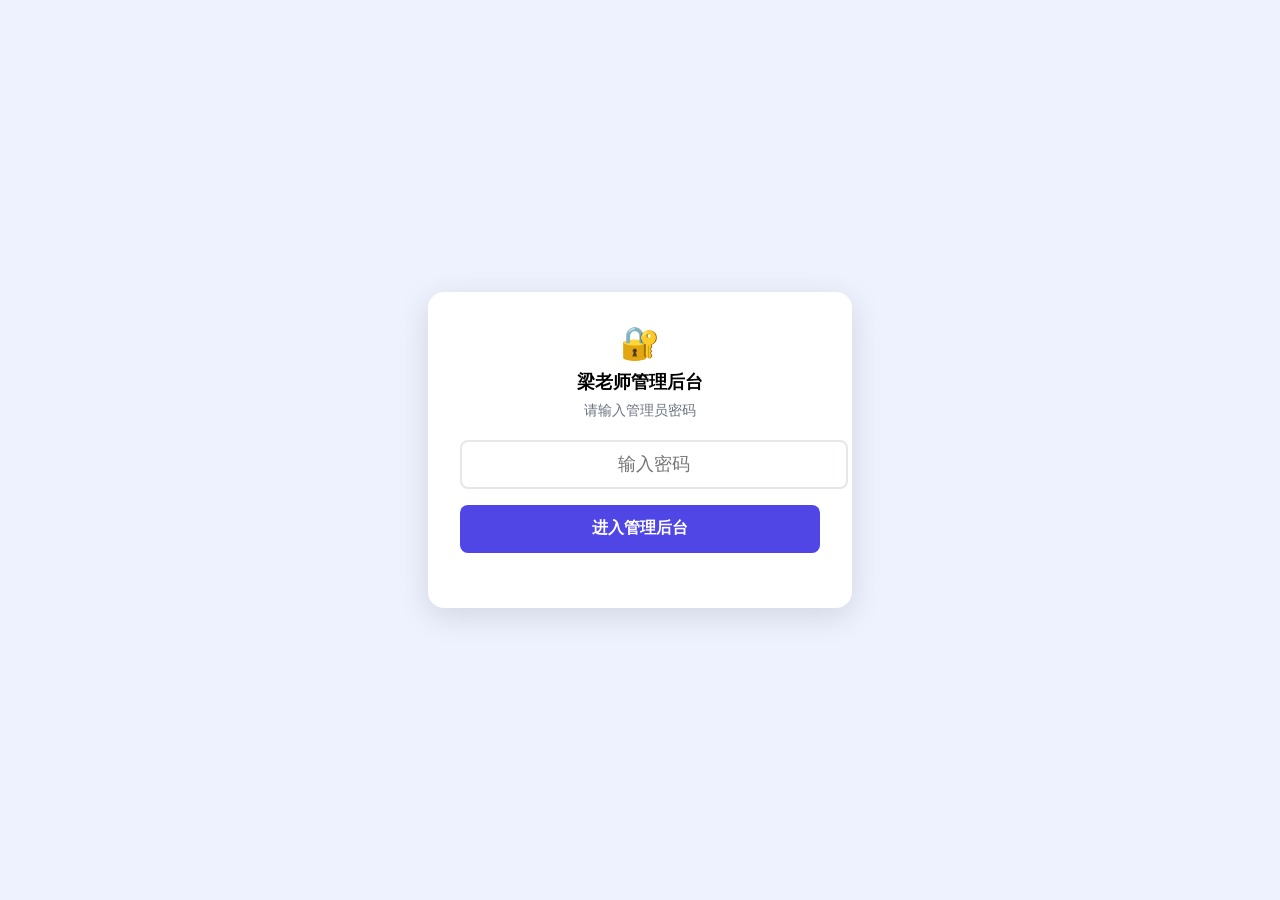
==== admin.html @ be67f805 "Add files via upload" ====
<!DOCTYPE html>
<html lang="zh-CN">
<head>
<meta charset="UTF-8">
<meta name="viewport" content="width=device-width, initial-scale=1.0">
<title>管理后台</title>
<style>
body{margin:0;font-family:'PingFang SC','Microsoft YaHei',sans-serif;background:#f0f4ff}
#A{position:fixed;inset:0;display:flex;align-items:center;justify-content:center;background:#eef2ff}
#B{display:none}
.box{background:white;border-radius:16px;padding:2rem;width:90%;max-width:360px;text-align:center;box-shadow:0 8px 32px rgba(0,0,0,0.12)}
.box h2{margin:0 0 0.5rem;font-size:1.1rem}
.box p{color:#6b7280;font-size:0.85rem;margin:0 0 1.25rem}
.box input{width:100%;padding:0.75rem;border:2px solid #e5e7eb;border-radius:8px;font-size:1.1rem;text-align:center;outline:none;margin-bottom:1rem;display:block}
.box input:focus{border-color:#4f46e5}
.box button{width:100%;padding:0.85rem;background:#4f46e5;color:white;border:none;border-radius:8px;font-size:1rem;font-weight:700;cursor:pointer}
.err{color:#dc2626;font-size:0.82rem;margin-top:0.5rem;min-height:1.2em}
.wrap{max-width:700px;margin:0 auto;padding:1.5rem}
.card{background:white;border-radius:12px;padding:1.25rem;margin-bottom:1rem;box-shadow:0 2px 8px rgba(0,0,0,0.06)}
.card h3{font-size:0.9rem;font-weight:700;margin:0 0 1rem;padding-bottom:0.6rem;border-bottom:1px solid #f3f4f6}
label{display:block;font-size:0.78rem;font-weight:600;color:#6b7280;margin-bottom:0.3rem}
.fi{width:100%;padding:0.65rem 0.85rem;border:1.5px solid #e5e7eb;border-radius:8px;font-size:0.88rem;outline:none;margin-bottom:0.75rem;display:block}
.fi:focus{border-color:#4f46e5}
.row{display:grid;grid-template-columns:1fr 1fr;gap:0.75rem}
.btn{padding:0.65rem 1.25rem;background:#4f46e5;color:white;border:none;border-radius:8px;font-size:0.88rem;font-weight:600;cursor:pointer}
.btn:hover{background:#4338ca}
.btn-del{background:none;border:1px solid #fecaca;color:#dc2626;padding:0.25rem 0.6rem;font-size:0.75rem;cursor:pointer;border-radius:6px}
.msg{font-size:0.82rem;margin-left:0.75rem;color:#16a34a}
.msg.e{color:#dc2626}
table{width:100%;border-collapse:collapse;font-size:0.82rem}
th{background:#f9fafb;padding:0.55rem 0.7rem;text-align:left;font-size:0.75rem;font-weight:600;color:#6b7280;border-bottom:1px solid #f3f4f6}
td{padding:0.6rem 0.7rem;border-bottom:1px solid #f3f4f6;vertical-align:middle}
.tag{background:#ede9fe;color:#6d28d9;border-radius:20px;padding:0.12rem 0.5rem;font-size:0.7rem;font-weight:600}
.ok{background:#f0fdf4;border:1px solid #bbf7d0;color:#16a34a;padding:0.6rem 0.85rem;border-radius:8px;font-size:0.82rem;margin-bottom:0.85rem}
.warn{background:#fffbeb;border:1px solid #fde68a;color:#d97706;padding:0.6rem 0.85rem;border-radius:8px;font-size:0.82rem;margin-bottom:0.85rem}
</style>
</head>
<body>

<div id="A">
  <div class="box">
    <div style="font-size:2rem;margin-bottom:0.5rem">🔐</div>
    <h2>梁老师管理后台</h2>
    <p>请输入管理员密码</p>
    <input type="password" id="P" placeholder="输入密码">
    <button id="LB">进入管理后台</button>
    <div class="err" id="LE"></div>
  </div>
</div>

<div id="B">
<div class="wrap">
<h1 style="font-size:1.1rem;font-weight:700;margin-bottom:1.25rem">🎓 梁老师管理后台</h1>

<div class="card">
  <h3>🔑 GitHub Token设置</h3>
  <div id="TS"></div>
  <label>Personal Access Token（每台管理电脑设置一次）</label>
  <div style="display:flex;gap:0.75rem">
    <input type="password" id="TI" class="fi" placeholder="粘贴 ghp_... token" style="margin-bottom:0">
    <button class="btn" onclick="saveToken()">保存</button>
  </div>
</div>

<div class="card">
  <h3>➕ 创建学生账号</h3>
  <div class="row">
    <div><label>学生姓名</label><input type="text" id="SN" class="fi" placeholder="张三"></div>
    <div><label>所在班级</label><input type="text" id="SC" class="fi" placeholder="小托福A班"></div>
  </div>
  <div class="row">
    <div><label>登录账号</label><input type="text" id="SA" class="fi" placeholder="zhangsan"></div>
    <div><label>初始密码</label><input type="text" id="SP" class="fi" placeholder="123456"></div>
  </div>
  <button class="btn" onclick="createStudent()">✓ 创建账号</button>
  <span id="CM" class="msg"></span>
</div>

<div class="card">
  <h3>👥 学生账号列表</h3>
  <div id="SL">加载中…</div>
</div>

<div class="card">
  <h3>📊 学习数据</h3>
  <div id="DL">加载中…</div>
</div>

<div class="card" style="border:2px solid #4f46e5">
  <h3>📤 导出学生网页</h3>
  <p style="font-size:0.82rem;color:#6b7280;margin-bottom:1rem;line-height:1.6">
    每次新增/删除账号后，点下方按钮生成最新 <strong>index.html</strong>，上传到 GitHub 替换旧文件即可。
  </p>
  <button class="btn" onclick="exportIndex()" id="export-btn">⬇️ 生成并下载 index.html</button>
  <div id="export-msg" style="font-size:0.82rem;margin-top:0.75rem;min-height:1.2em"></div>
</div>
</div>
</div>

<script>
var PWD='liang888';
var GH_RAW='https://raw.githubusercontent.com/caesarlyq-claud/love-words/main/students.json';
var GH_API='https://api.github.com/repos/caesarlyq-claud/love-words/contents/students.json';
var TK='wiz_gh_token';
var cache=null;

// LOGIN
document.getElementById('LB').addEventListener('click',function(){
  var p=document.getElementById('P').value.trim();
  if(p===PWD){
    document.getElementById('A').style.display='none';
    document.getElementById('B').style.display='block';
    initMain();
  } else {
    document.getElementById('LE').textContent='密码错误，请重试';
    document.getElementById('P').value='';
  }
});
document.getElementById('P').addEventListener('keydown',function(e){
  if(e.key==='Enter') document.getElementById('LB').click();
});

function initMain(){
  checkToken();
  loadStudents();
}

// TOKEN
function getToken(){return localStorage.getItem(TK)||'';}
function saveToken(){
  var t=document.getElementById('TI').value.trim();
  if(!t){alert('请输入Token');return;}
  localStorage.setItem(TK,t);
  document.getElementById('TI').value='';
  checkToken();
  alert('✅ Token已保存！');
}
function checkToken(){
  var el=document.getElementById('TS');
  if(getToken()){
    el.className='ok'; el.textContent='✅ Token已设置，可以正常创建和删除账号';
  } else {
    el.className='warn'; el.textContent='⚠️ 未设置Token，请先设置才能创建账号';
  }
}

// LOAD
function loadStudents(){
  fetch(GH_RAW+'?t='+Date.now())
    .then(function(r){return r.ok?r.json():{}})
    .then(function(d){cache=d;renderSL(d);renderDL(d);})
    .catch(function(e){cache={};document.getElementById('SL').textContent='加载失败:'+e.message;});
}

// SAVE
function ghSave(data){
  var tk=getToken();
  if(!tk){alert('请先设置Token');return Promise.reject('no token');}
  return fetch(GH_API,{headers:{'Authorization':'token '+tk,'Accept':'application/vnd.github.v3+json'}})
    .then(function(r){return r.status===404?{sha:null}:r.json();})
    .then(function(info){
      var content=btoa(unescape(encodeURIComponent(JSON.stringify(data,null,2))));
      var body={message:'update students',content:content};
      if(info.sha)body.sha=info.sha;
      return fetch(GH_API,{method:'PUT',headers:{'Authorization':'token '+tk,'Accept':'application/vnd.github.v3+json','Content-Type':'application/json'},body:JSON.stringify(body)});
    })
    .then(function(r){
      if(!r.ok)return r.text().then(function(t){throw new Error(t);});
      cache=data; return r.json();
    });
}

// CREATE
function createStudent(){
  var name=document.getElementById('SN').value.trim();
  var cls=document.getElementById('SC').value.trim();
  var acc=document.getElementById('SA').value.trim();
  var pwd=document.getElementById('SP').value.trim();
  var msg=document.getElementById('CM');
  if(!name||!cls||!acc||!pwd){msg.className='msg e';msg.textContent='请填写所有字段';return;}
  if(!getToken()){msg.className='msg e';msg.textContent='请先设置Token';return;}
  if(cache&&cache[acc]){msg.className='msg e';msg.textContent='账号已存在';return;}
  msg.className='msg';msg.textContent='创建中…';
  var data=Object.assign({},cache||{});
  data[acc]={name:name,cls:cls,account:acc,pwd:pwd,pwd_changed_at:null,progress:{},wrong_bank:{},trophies:0,created_at:new Date().toISOString(),last_seen:null};
  ghSave(data).then(function(){
    msg.className='msg';msg.textContent='✓ 账号"'+acc+'"创建成功！';
    document.getElementById('SN').value='';
    document.getElementById('SC').value='';
    document.getElementById('SA').value='';
    document.getElementById('SP').value='';
    renderSL(data);renderDL(data);
  }).catch(function(e){msg.className='msg e';msg.textContent='失败:'+e.message;});
}

// DELETE
function delStudent(acc){
  if(!confirm('确定删除"'+acc+'"？'))return;
  if(!getToken()){alert('请先设置Token');return;}
  var data=Object.assign({},cache||{});
  delete data[acc];
  ghSave(data).then(function(){renderSL(data);renderDL(data);alert('已删除');})
    .catch(function(e){alert('删除失败:'+e.message);});
}

// RENDER
function renderSL(data){
  var en=Object.entries(data||{});
  if(!en.length){document.getElementById('SL').innerHTML='<p style="color:#9ca3af;text-align:center;padding:1rem">暂无学生账号</p>';return;}
  var rows=en.map(function(e){
    var s=e[1];
    var pt=s.pwd_changed_at?'<span style="font-size:.68rem;color:#d97706">已修改</span>':'<span style="font-size:.68rem;color:#9ca3af">初始</span>';
    return '<tr><td><strong>'+s.name+'</strong><br><span style="font-size:.7rem;color:#9ca3af;font-family:monospace">'+e[0]+'</span></td>'
      +'<td><span class="tag">'+s.cls+'</span></td>'
      +'<td style="font-family:monospace">'+s.pwd+' '+pt+'</td>'
      +'<td>'+(s.trophies||0)+' 🏆</td>'
      +'<td><button class="btn-del" onclick="delStudent(\''+e[0]+'\')">删除</button></td></tr>';
  }).join('');
  document.getElementById('SL').innerHTML='<table><thead><tr><th>姓名/账号</th><th>班级</th><th>密码</th><th>奖杯</th><th>操作</th></tr></thead><tbody>'+rows+'</tbody></table>';
}
function renderDL(data){
  var dl = document.getElementById('DL');
  dl.innerHTML = '<p style="color:#9ca3af;text-align:center;padding:1rem">正在加载学习数据...</p>';
  // Read cloud progress from GitHub directly
  fetch('https://raw.githubusercontent.com/caesarlyq-claud/love-words/main/students-progress.json?t=' + Date.now())
    .then(function(r){ return r.ok ? r.json() : {}; })
    .then(function(cloudData){
      // Merge students list with their cloud progress
      var students = cache || {};
      var merged = {};
      Object.keys(students).forEach(function(acc){
        merged[acc] = Object.assign({}, students[acc], cloudData[acc] || {}, {name: students[acc].name, cls: students[acc].cls});
      });
      // Also show students who have progress but aren't in account list
      Object.keys(cloudData).forEach(function(acc){
        if(!merged[acc]) merged[acc] = cloudData[acc];
      });
      showDL(merged);
    })
    .catch(function(e){ showDL(data || {}); });
}

function showDL(data){
  var en=Object.entries(data||{});
  if(!en.length){document.getElementById('DL').innerHTML='<p style="color:#9ca3af;text-align:center;padding:1rem">暂无数据</p>';return;}
  
  var BOOK_NAMES={
    'toefl_junior':'小托福',
    'nce1_upper':'新一（上）',
    'nce1_lower':'新一（下）',
    'nce1_irregular':'新一·不规则',
    'nce2_irregular':'新二·不规则',
    'nce2_upper':'新二（上）',
    'nce2_lower':'新二（下）'
  };
  
  var rows=en.map(function(e){
    var s=e[1],p=s.progress||{},w=s.wrong_bank||{};
    var ls=s.last_seen?new Date(s.last_seen).toLocaleDateString('zh-CN'):'—';
    var tc=s.trophies||0;
    
    // Build book details
    var bookDetails='';
    Object.entries(p).forEach(function(be){
      var bid=be[0],bprog=be[1];
      var bname=BOOK_NAMES[bid]||bid;
      var units=Object.keys(bprog);
      var done=units.filter(function(u){return bprog[u].done;}).length;
      var total=units.length;
      if(total===0) return;
      bookDetails+='<span style="background:#ede9fe;color:#4f46e5;border-radius:20px;padding:0.1rem 0.5rem;font-size:0.68rem;font-weight:600;margin:2px;display:inline-block">'
        +bname+' '+done+'/'+total+'</span>';
    });
    
    // Wrong words (sorted by error count)
    var wrongWords=Object.entries(w).sort(function(a,b){return b[1]-a[1];});
    var wc=wrongWords.length;
    var wrongHtml='';
    if(wrongWords.length>0){
      wrongHtml='<div style="margin-top:0.35rem;display:flex;flex-wrap:wrap;gap:0.25rem">'
        +wrongWords.slice(0,12).map(function(wd){
          return '<span style="background:#fee2e2;color:#dc2626;border-radius:20px;padding:0.1rem 0.45rem;font-size:0.68rem;font-weight:600">'
            +wd[0]+'<span style="opacity:0.65;font-size:0.62rem"> ×'+wd[1]+'</span></span>';
        }).join('')+(wrongWords.length>12?'<span style="font-size:0.68rem;color:#9ca3af"> +更多</span>':'')
        +'</div>';
    }
    
    return '<tr valign="top">'
      +'<td><strong>'+(s.name||e[0])+'</strong>'
      +'<br><span style="font-size:.7rem;color:#9ca3af">'+(s.cls||'')+'</span>'
      +(bookDetails?'<div style="margin-top:0.3rem;display:flex;flex-wrap:wrap;gap:2px">'+bookDetails+'</div>':'')
      +wrongHtml+'</td>'
      +'<td style="font-size:.85rem">'+ls+'</td>'
      +'<td style="color:'+(wc>15?'#dc2626':wc>5?'#d97706':'#16a34a')+';font-weight:700">'+wc+'</td>'
      +'<td>'+(tc>0?'🏆'.repeat(Math.min(tc,5))+(tc>5?' +':''):'-')+'</td>'
      +'</tr>';
  }).join('');
  
  document.getElementById('DL').innerHTML='<table><thead><tr>'
    +'<th>学生 / 词书 / 错词</th><th>上次使用</th><th>错词数</th><th>奖杯</th>'
    +'</tr></thead><tbody>'+rows+'</tbody></table>';
}

function showDL(data){
  var en=Object.entries(data||{});
  if(!en.length){document.getElementById('DL').innerHTML='<p style="color:#9ca3af;text-align:center;padding:1rem">暂无数据</p>';return;}
  var rows=en.map(function(e){
    var s=e[1];var p=s.progress||{};var w=s.wrong_bank||{};
    var tu=Object.values(p).reduce(function(sum,b){return sum+Object.keys(b).length;},0);
    var du=Object.values(p).reduce(function(sum,b){return sum+Object.values(b).filter(function(v){return v.done;}).length;},0);
    var wc=Object.keys(w).length;
    var ls=s.last_seen?new Date(s.last_seen).toLocaleDateString('zh-CN'):'—';
    return '<tr><td><strong>'+s.name+'</strong><br><span style="font-size:.7rem;color:#9ca3af">'+s.cls+'</span></td>'
      +'<td style="font-weight:600;color:#16a34a">'+du+'</td><td>'+tu+'</td>'
      +'<td style="color:'+(wc>15?'#dc2626':'#4b5563')+'">'+wc+'</td>'
      +'<td>'+(s.trophies||0)+' 🏆</td><td style="font-size:.8rem">'+ls+'</td></tr>';
  }).join('');
  document.getElementById('DL').innerHTML='<table><thead><tr><th>学生</th><th>完成单元</th><th>学习过</th><th>错词数</th><th>奖杯</th><th>上次使用</th></tr></thead><tbody>'+rows+'</tbody></table>';
}

function exportIndex(){
  var btn=document.getElementById('export-btn');
  var msg=document.getElementById('export-msg');
  if(!cache){msg.style.color='#dc2626';msg.textContent='请先加载学生数据';return;}
  btn.textContent='⏳ 生成中…';btn.disabled=true;
  try{
    var b64 = "[base64]/[base64]/[base64]/[base64]/[base64]/[base64]/[base64]/[base64]/[base64]/[base64]/[base64]/[base64]/[base64]/[base64]/[base64]/[base64]/[base64]/[base64]/[base64]/keaIluWPluW+l+KApueahOaWueazleaIluadg+WIqeetiSIsICJjbyI6IFsiaGF2ZS9nZXQvb2J0YWluIGFjY2VzcyB0byDmjqXov5HvvJvov5vlhaXvvJvkvb/[base64]/[base64]/ntK/[base64]/kuaDmg6/kuo4iLCAiY28iOiBbImJlIGFjY3VzdG9tZWQgdG/kuaDmg6/[base64]/orqTvvJvmhJ/[base64]/[base64]/vvInpgILlupTvvIzvvIjkvb/[base64]/m+WFpe+8m+aJv+iupO+8m+S+m+iupCIsICJkZSI6IFsiYWRtaXNzaW9uIG4uIOWHhuiuuOi/[base64]/[base64]/[base64]/[base64]/m+WPlueahCJ9LHsidyI6ICJhZ2lsZSIsICJwIjogIsuIw6ZkypLJmWwiLCAibSI6ICLngbXlt6fnmoTvvJvovbvlv6vnmoTvvJvmnLrmlY/[base64]/[base64]/[base64]/nmoQiXX0seyJ3IjogImFsbGlhbmNlIiwgInAiOiAiyZnLiGxhyarJmW5zIiwgIm0iOiAi77yI5Zu95a6244CB5pS/5YWa562J55qE77yJ57uT55uf77yM5ZCM55uf77yM6IGU55uf77yb5ZCM55uf5p2h57qm77yb6IGU5ae7IiwgImRlIjogWyJhbGx5IG4uIOWQjOebn+Wbve+8jOWQjOebn+iAhe+8m+aUr+aMgeiAhe+8m+iBlOebn3Z0LiZ2aS4g77yI5L2/77yJ6IGU55uf77yb77yI5L2/[base64]/5aSn5Li65ZCD5oOK77yM5L2/[base64]/nmoTvvIzlkKvns4rkuI3muIXnmoQifSx7InciOiAiYW1iaXRpb24iLCAicCI6ICLDpm3LiGLJqsqDbiIsICJtIjogIuaKsei0n++8jOmbhOW/g++8m+mHjuW/[base64]/[base64]/[base64]/[base64]/ng6bmgbzvvIzkvb/mgbzmgJIiLCAiZGUiOiBbImFubm95YW5jZSBuLiDmgbzmgJLvvIzng6bmgbzvvIzmiZPmibAiXX0seyJ3IjogImFubnVhbCIsICJwIjogIsuIw6ZuanXJmWwiLCAibSI6ICLmr4/[base64]/[base64]/mv4DvvIzmhJ/osKLvvJvmrKPotY8iLCAiZGUiOiBbImFwcHJlY2lhdGlvbiBuLiDmrKPotY/vvJvmhJ/osKIiXX0seyJ3IjogImFwcHJvYWNoIiwgInAiOiAiyZnLiHByb8qKdMqDIiwgIm0iOiAi5o6l6L+R77yM6LWw6L+R77yM6Z2g6L+RIG4uIOaWueW8j++8jOaWueazlSJ9LHsidyI6ICJhcHByb3ByaWF0ZSIsICJwIjogIsmZy4hwcm/[base64]/5ouJ5Lyv55qE77yb6Zi/[base64]/[base64]/[base64]/77yJ5Y+R55Sf6IGU57O777yb77yI5L2/77yJ6IGU5ZCI77yb57uT5LqkIiwgImRlIjogWyJhc3NvY2lhdGlvbiBuLiDljY/[base64]/mtIvnmoTvvJvov5HlpKfopb/mtIvnmoQgbi4g77yIdGhlIEF0bGFudGlj77yJ5aSn6KW/5rSLIn0seyJ3IjogImF0bW9zcGhlcmUiLCAicCI6ICLLiMOmdG3JmXNmyarJmSIsICJtIjogIuawlOawm++8m+Wkp+awlO+8jOepuuawlCJ9LHsidyI6ICJhdG9tIiwgInAiOiAiy4jDpnTJmW0iLCAibSI6ICLljp/[base64]/lvIDvvJvpgb/[base64]/mgJXnmoTvvJvku6TkurrmlaznlY/[base64]/[base64]/[base64]/[base64]/[base64]/[base64]/nrYnvvInot7PliqggdnQuIOaJk+i0pW4uIOaVsuaJk++8jOaVsuaJk+WjsCIsICJkZSI6IFsiaGVhcnRiZWF0IG4uIOW/[base64]/5Yez77yM6ZW/5qSFIn0seyJ3IjogImJlbmQiLCAicCI6ICJiZW5kIiwgIm0iOiAi77yIYmVudCwgYmVudO+8iXZ0LiDkvb/lvK/[base64]/op4HnmoTvvJvnu5PmnpzmnInlgY/lgJrnmoQiLCAiZGUiOiBbImJpYXMgbi4g5YGP6KeB77yb5YGP54ix77yM54ix5aW9IHZ0LiDkvb/lgL7lkJHkuo7vvJvkvb/mnInlgY/[base64]/In0seyJ3IjogImJpbmdvIiwgInAiOiAiy4hiyarFi2dvyooiLCAibSI6ICLlrr7miIjmuLjmiI/vvIjkuIDnp43pnaDnorDov5DmsJTlj5bog5znmoTotYzljZrmuLjmiI/vvIkifSx7InciOiAiYmlvY2hlbWlzdHJ5IiwgInAiOiAiy4xiYcmqb8qKy4hrZW3JqnN0cmkiLCAibSI6ICLnlJ/[base64]/nianorqHph4/[base64]/opobnm5YifSx7InciOiAiYmxlYWNoIiwgInAiOiAiy4hibGnLkHTKgyIsICJtIjogIua8gueZve+8m+a8gueZveWJgiB2dC4g5ryC55m977yb5L2/6KSq6ImyIn0seyJ3IjogImJsZW5kIiwgInAiOiAiYmxlbmQiLCAibSI6ICLmt7flkIjvvJvmiorigKbmjrrlnKjkuIDotbfvvJvkvb/[base64]/[base64]/[base64]/lhozlrZAifSx7InciOiAiYm9va21hcmsiLCAicCI6ICLLiGLKimttyZHLkHJrIiwgIm0iOiAi5Lmm562+In0seyJ3IjogImJvb20iLCAicCI6ICJidcuQbSIsICJtIjogIua/gOWinu+8jOeMm+a2qO+8m++8iOe7j+a1juetie+8iee5geiNo++8jOi/[base64]/heWumueahCIsICJjbyI6IFsiYmUgYm91bmQgdG8g5LiA5a6a77yM5b+F5a6aIl0sICJkZSI6IFsiYm91bmRhcnkgbi4g5YiG55WM57q/77yb55WM57q/77yM6IyD5Zu0Il19LHsidyI6ICJib3dsIiwgInAiOiAiYm/KimwiLCAibSI6ICLnopfvvJvpkrUifSx7InciOiAiYm93bGluZyIsICJwIjogIsuIYm/[base64]/[base64]/77yb6IO46YOo77yM6IO46IabIn0seyJ3IjogImJyZWF0aGUiLCAicCI6ICJicmnLkMOwIiwgIm0iOiAi5ZG85ZC4IiwgImNvIjogWyJvdXQgb2YgYnJlYXRoIOWWmOS4jei/h+awlOadpSJdLCAiZGUiOiBbImJyZWF0aCBuLiDlkbzlkLgiXX0seyJ3IjogImJyZWVkIiwgInAiOiAiYnJpy5BkIiwgIm0iOiAi5ZOB56eNdnQuJnZpLiDnlJ/[base64]/6LWC77yM6KGM6LS/bi4g6LS/[base64]/mkq3vvJvmkq3mlL4gdmkuIOaSreaUvuiKguebru+8m+WPguWKoOeUteWPsOOAgeeUteinhuiKguebrueahOa8lOWHum4uIOW5v+aSreiKguebru+8m+eUteinhuiKguebrmFkai4g5bm/5pKtIn0seyJ3IjogImJyb2FkZW4iLCAicCI6ICLLiGJyyZTLkGRuIiwgIm0iOiAi5L2/5omp5aSn77yb5L2/5Y+Y5a69IHZpLiDmianlpKfvvIzlj5jpmJTvvJvlj5jlrr3vvIzliqDlrr0ifSx7InciOiAiYnJvY2NvbGkiLCAicCI6ICLLiGJyyZHLkGvJmWxpIiwgIm0iOiAi6Iqx5qSw6I+c77yM6KW/[base64]/u+mYhSBuLiDmtY/[base64]/lhpLms6HvvJvmu5Tmu5TkuI3nu53lnLDor7QifSx7InciOiAiYnVja2V0IiwgInAiOiAiy4hiyoxryap0IiwgIm0iOiAi5rC05qG2In0seyJ3IjogImJ1Y2tsZSIsICJwIjogIsuIYsqMa2wiLCAibSI6ICLnlKjmkK3miaPmiaPntKfvvJvvvIjkvb/vvInlj5jlvaLvvIzvvIjkvb/vvInlvK/[base64]/[base64]/vvIzkuLLvvIzmjYYifSx7InciOiAiYnVyZGVuIiwgInAiOiAiy4hiyZzLkHJkbiIsICJtIjogIumHjei0n++8jOi0n+aLhSB2dC4g5Yqg6YeN5ouF5LqO77yb5L2/[base64]/mhI/[base64]/ovaYifSx7InciOiAiY2FiYmFnZSIsICJwIjogIsuIa8OmYsmqZMqSIiwgIm0iOiAi5rSL55m96I+c77yMIOWNt+W/g+iPnCJ9LHsidyI6ICJjYWJpbiIsICJwIjogIsuIa8OmYsmqbiIsICJtIjogIjwg576OPiDlsI/mnKjlsYvvvJvvvIjpo57mnLrvvInlrqLoiLHvvJvvvIjova7oiLnkuIrlt6XkvZzmiJbnlJ/[base64]/[base64]/[base64]/[base64]/[base64]/[base64]/[base64]/[base64]/ogonliqjnianvvJvpo5/[base64]/juWQiO+8jOa7oei2s+mcgOimgSIsICJjbyI6IFsiY2F0ZXIgZm9yIOi/juWQiOKApu+8m+S4uuKApuaPkOS+m+mlrumjn+WPiuacjeWKoSIsICJjYXRlcmluZyBpbmR1c3RyeSDppa7po5/[base64]/g++8jOiwqOaFju+8jOaFjumHjSIsICJjbyI6IFsiYmUgY2F1dGlvdXMgb2Yg55WZ5oSP77yM6LCo6ZiyIl0sICJkZSI6IFsiY2F1dGlvdXMgYWRqLiDlsI/lv4PnmoTvvIzosKjmhY7nmoQiXX0seyJ3IjogImNhdmUiLCAicCI6ICJrZcmqdiIsICJtIjogIua0nueptCB2dC4g5oyW5rSe77yb5L2/[base64]/77yM5Y2V5Lq65bCP5a6k77yb55S15rGgIn0seyJ3IjogImNlbGxhciIsICJwIjogIsuIc2VsyZlyIiwgIm0iOiAi5Zyw5LiL5a6k77yM5Zyw56qWIn0seyJ3IjogImNlbGxvIiwgInAiOiAiy4h0yoNlbG/[base64]/[base64]/otKMiXX0seyJ3IjogImNoYXJ0IiwgInAiOiAidMqDyZHLkHJ0IiwgIm0iOiAi5Zu+6KGoIiwgImNvIjogWyJhIG5hdmFsL3dlYXRoZXIvc2FsZXMgY2hhcnQg6Iiq5rW3L+WkqeawlC/[base64]/77yJ5Y+Y5Ya377yb77yI5L2/77yJ5Ya35Ya777yM77yI5L2/77yJ5Ya36JeP77yb77yI5L2/77yJ5aSx5pyb77yb77yI5L2/77yJ5omr5YW0bi4g5a+S5Ya377yb5a+S5b+D77yMIiwgImRlIjogWyJjaGlsbHkgYWRqLiDlr5LlhrfnmoTvvJvlhrfmt6HnmoTvvIznlo/[base64]/KimsiLCAibSI6ICLvvIjkvb/vvInloLXloZ7vvJvvvIjkvb/vvInnqpLmga/vvIzvvIjkvb/[base64]/vvIznur/ot6/vvJvlt6Hlm57vvJvnjq/lvaLvvIznjq/lvaLpgZMifSx7InciOiAiY2lyY3VsYXRlIiwgInAiOiAiy4hzyZzLkHJrasmZbGXJqnQiLCAibSI6ICLvvIjkvb/vvInlvqrnjq/vvJvvvIjkvb/vvInmtYHpgJrvvJvvvIjkvb/vvInkvKDmkq3vvIzvvIjkvb/[base64]/[base64]/osIPvvJvmkp7lh7vlo7AifSx7InciOiAiY2xhc3NpYyIsICJwIjogIsuIa2zDpnPJqmsiLCAibSI6ICLvvIjokZfkvZznrYnvvInmnIDkvJjnp4DnmoTvvIznu4/lhbjnmoQifSx7InciOiAiY2xhc3NpY2FsIiwgInAiOiAiy4hrbMOmc8mqa2wiLCAibSI6ICLnu4/[base64]/[base64]/[base64]/KimQiLCAibSI6ICLlr4bnoIHvvJvnvJbnoIEiLCAiY28iOiBbImJyZWFrIGEgY29kZSDop6Por5Hlr4bnoIEiXX0seyJ3IjogImNvZmZpbiIsICJwIjogIsuIa8mUy5BmyapuIiwgIm0iOiAi5qO65p2QIn0seyJ3IjogImNvaW5jaWRlbmNlIiwgInAiOiAia2/[base64]/[base64]/op4EifSx7InciOiAiY29tbWVyY2lhbCIsICJwIjogImvJmcuIbcmcy5ByyoPJmWwiLCAibSI6ICLllYbkuJrnmoTvvIzllYbliqHnmoQgbi4g5ZWG5Lia5bm/[base64]/[base64]/[base64]/[base64]/nu5PmnZ8ifSx7InciOiAiY29tcGxleCIsICJwIjogImvJmW3LiHBsZWtzIiwgIm0iOiAi5aSN5p2C55qE77yM57u85ZCI55qEIiwgInN5IjogWyJjb21wbGljYXRlZCBhZGouIOWkjeadgueahCJdfSx7InciOiAiY29tcG9uZW50IiwgInAiOiAia8mZbcuIcG/[base64]/q++8m+W8uuWItu+8m+WGsuWKqCJ9LHsidyI6ICJjb21wdWxzb3J5IiwgInAiOiAia8mZbcuIcMqMbHPJmXLJqiIsICJtIjogIuW8uuWItuaAp+eahO+8jOS5ieWKoeeahO+8m+W/heS/[base64]/5ouF5b+n77yM5L2/[base64]/vvIzkuIDoh7TvvJvlkIzml7blj5HnlJ/[base64]/[base64]/oeW/[base64]/[base64]/[base64]/[base64]/55qE77yM5L6/5Yip55qEIiwgImNvIjogWyJjb252ZW5pZW5jZSBzdG9yZSDkvr/liKnlupciXSwgImRlIjogWyJjb252ZW5pZW5jZSBuLiDkvr/liKnvvIzmlrnkvr8iXX0seyJ3IjogImNvbnZlbnRpb24iLCAicCI6ICJryZluy4h2ZW7Kg24iLCAibSI6ICLlpKfkvJrvvJvkuaDkv5fvvIzmg6/kvosiLCAiZGUiOiBbImNvbnZlbnRpb25hbCBhZGouIOS+neeFp+aDr+S+i+eahO+8jOe6puWumuS/l+aIkOeahCJdfSx7InciOiAiY29udmV5IiwgInAiOiAia8mZbsuIdmXJqiIsICJtIjogIuihqOi+viwg6L2s6L6+In0seyJ3IjogImNvbnZpbmNlIiwgInAiOiAia8mZbsuIdsmqbnMiLCAibSI6ICLkvb/[base64]/5LiO55S15rqQ55u46L+e55qE77yM5peg55S157q/[base64]/[base64]/5LiK5pyN6KOFIn0seyJ3IjogImNvc3kiLCAicCI6ICLLiGtvyop6yaoiLCAibSI6ICLmuKnmmpboiJLpgILnmoQifSx7InciOiAiY290dGFnZSIsICJwIjogIsuIa8mRy5B0yapkypIiLCAibSI6ICLlsI/[base64]/[base64]/6YOo55qE54mb5LuU5b2x54mHIl19LHsidyI6ICJjcmFiIiwgInAiOiAia3LDpmIiLCAibSI6ICLon7kifSx7InciOiAiY3JhbSIsICJwIjogImtyw6ZtIiwgIm0iOiAi5aGr6bit5byP5a2m5Lmg55qEIHZpLiDni7zlkJ7omY7lkr3lnLDlkIPkuJzopb/vvJvmrbvorrDnoazog4zlip/[base64]/[base64]/6Ium5oG877yM5L2/[base64]/vvIzmm7Lnur/vvJvmm7Lnur/nirbnianvvIzlvK/mm7Lnial2dC4g5L2/5oiQ5puy57q/77yM5L2/5oiQ5byn5b2idmkuIOW8r+absu+8m+W8r+aIkOabsue6v++8jOW8r+aIkOW8pyIsICJjbyI6IFsidGhlIGN1cnZlIG9mIGhpcyBsaXBz5LuW5Zi05ZSH55qE5puy57q/x4FhIGN1cnZlIGluIHRoZSByb2Fk6YGT6Lev55qE6L2s5byv5aSEIl19LHsidyI6ICJjdXNoaW9uIiwgInAiOiAiy4hryorKg24iLCAibSI6ICLlnqvlrZAifSx7InciOiAiY3VzdG9tIiwgInAiOiAiy4hryoxzdMmZbSIsICJtIjogIuS5oOaDr++8m+mjjuS/[base64]/[base64]/nmoQgbi4g5r2u5rm/77yM5rm/5rCUIiwgImNvIjogWyJkYW1wLCBjb2xkIGFpciDmva7mub/jgIHpmLTlhrfnmoTnqbrmsJQiXX0seyJ3IjogImRhcmUiLCAicCI6ICJkZXIiLCAibSI6ICLmlaLvvIzmlaLlgZogYXV4LiB2LiDmlaLvvIznq5/[base64]/vvJvnuqbkvJrnmoTlr7nosaEgdnQuJnZpLiDvvIjkuI7igKbvvInnuqbkvJrvvIzvvIjkuI7igKbvvInnm7jnuqYiLCAiY28iOiBbIm91dCBvZiBkYXRlIOi/h+aXtueahO+8jOmZiOaXp+eahCJdfSx7InciOiAiZGF3biIsICJwIjogImTJlMuQbiIsICJtIjogIum7juaYju+8jOaLguaZkyIsICJhbiI6IFsiZGFyayBuLiDpu4TmmI/[base64]/[base64]/neaKpO+8jOS/[base64]/[base64]/q+S5kO+8jOmrmOWFtCB2dC4g5L2/6auY5YW077yM5L2/[base64]/ku6Xkvp3pnaDnmoTvvIzlj6/kv6HotZbnmoQiXX0seyJ3IjogImRlcGljdCIsICJwIjogImTJqsuIcMmqa3QiLCAibSI6ICLmj4/nu5jvvJvmj4/ov7AiLCAic3kiOiBbImRlc2NyaWJlIHZ0LiDmj4/[base64]/[base64]/[base64]/5LiN5pWi77yb5L2/[base64]/[base64]/[base64]/[base64]/m+mAgOS4pOmavueahOWbsOWigyJdfSx7InciOiAiZGltIiwgInAiOiAiZMmqbSIsICJtIjogIuaal+a3oeeahO+8jOaYj+aal+eahCJ9LHsidyI6ICJkaW1lbnNpb24iLCAicCI6ICJkYcmqy4htZW7Kg24iLCAibSI6ICLlsLrlr7jvvIzph4/[base64]/[base64]/5Y6M5oG277yM5L2/[base64]/[base64]/[base64]/[base64]/nianvvIzoja/[base64]/pkp3nmoTvvIzlkYbmu57nmoTvvJvmnq/nh6Xml6DlkbPnmoQiLCAiY28iOiBbImEgZHVsbCBwdXBpbCDov5/pkp3nmoTlrabnlJ8iXX0seyJ3IjogImR1c2siLCAicCI6ICJkyoxzayIsICJtIjogIum7hOaYj++8jOWCjeaZmiIsICJjbyI6IFsiYXQgZHVzayDlnKjpu4TmmI/[base64]/vvInlronlv4PvvIzvvIjkvb/[base64]/mgIHvvIznlJ/mgIHlraYiXX0seyJ3IjogImVjb25vbXkiLCAicCI6ICLJqsuIa8mRy5BuyZltyaoiLCAibSI6ICLoioLnuqbvvIzoioLnnIHvvJvnu4/[base64]/77yJIOWwtOWwrO+8m++8iOS9v++8ieeqmOi/q++8m++8iOS9v++8ieWxgOS/g+S4jeWuiSIsICJkZSI6IFsiZW1iYXJyYXNzZWQgYWRqLiDmhJ/liLDnqpjov6vnmoQiXX0seyJ3IjogImVtYmFzc3kiLCAicCI6ICLLiGVtYsmZc8mqIiwgIm0iOiAi5aSn5L2/[base64]/[base64]/miJDkuLrnqbrnmoQgdmkuIOWPmOepuiBuLiDnqbrnmoTkuJzopb8ifSx7InciOiAiZW5jb3VyYWdlIiwgInAiOiAiyapuy4hryZzLkHLJqmTKkiIsICJtIjogIum8k+WKse+8jOa/[base64]/[base64]/[base64]/5qyi5LmQ77yM5L2/5oSJ5b+rIiwgImRlIjogWyJlbnRlcnRhaW5tZW50IG4uIOWoseS5kCJdfSx7InciOiAiZW50aHVzaWFzdGljIiwgInAiOiAiyapuy4zOuHXLkHrJqsuIw6ZzdMmqayIsICJtIjogIua7oeiFlOeDreaDheeahO+8m+eDreW/[base64]/[base64]/[base64]/5pyJ6IO95Yqb77yM5L2/[base64]/vvJvnp43ml4/[base64]/[base64]/kuKrkurrvvJvkurrkuroifSx7InciOiAiZXZlcnl0aGluZyIsICJwIjogIsuIZXZyyarOuMmqxYsiLCAibSI6ICLmr4/[base64]/[base64]/5omp5aSn77yb5L2/[base64]/[base64]/gOWKqOeahO+8m+a0u+i3g+eahCJ9LHsidyI6ICJleGNpdGluZyIsICJwIjogIsmqa8uIc2HJqnTJqsWLIiwgIm0iOiAi5Luk5Lq65YW05aWL55qE77yb5L2/[base64]/lrZgiLCAiZGUiOiBbImV4aXN0ZW5jZSBuLiDlrZjlnKgiXX0seyJ3IjogImV4cGFuZCIsICJwIjogIsmqa8uIc3DDpm5kIiwgIm0iOiAi5L2/[base64]/[base64]/mu6HvvJvmlofku7bjgIHljY/orq7nrYnvvIjlm6DliLDmnJ/[base64]/KimQiLCAibSI6ICLvvIjkvb/[base64]/m+WPoyJdfSx7InciOiAiZXhwb3NlIiwgInAiOiAiyapry4hzcG/KinoiLCAibSI6ICLmmrTpnLLvvIzmmL7pnLIiLCAiY28iOiBbImJlIGV4cG9zZWQgdG8g5o6l6Kem77yb5pq06Zyy5LqO77yb5L2/[base64]/oOWunueahO+8jOWuiOS/[base64]/lvLEgbi4g5LiL6ZmN77yb56eL5aSp77yb54CR5biDIn0seyJ3IjogImZhbWlsaWFyIiwgInAiOiAiZsmZy4htyapsyarJmXIiLCAibSI6ICLnhp/[base64]/[base64]/q+mAn+eahO+8jOi/hemAn+eahO+8m+e0p+eahO+8jOeos+WbuueahCBhZHYuIOi/hemAn+WcsO+8m+eJouWbuuWcsCB2aS4g56aB6aOf77yM5paL5oiSIn0seyJ3IjogImZhc3RlbiIsICJwIjogIsuIZsOmc24iLCAibSI6ICLns7vniaLvvJvmi7TkvY/[base64]/mSJdfSx7InciOiAiZmF2b3JpdGUiLCAicCI6ICLLiGZlyap2yZlyyap0IiwgIm0iOiAi5bm46L+Q5YS/[base64]/[base64]/[base64]/[base64]/h+a7pG4uIOi/[base64]/[base64]/[base64]/[base64]/msJHmrYzvvJvlvJfmi4nmm7zmn6/oiJ7vvIjopb/nj63niZnnmoTlkInljZzotZvoiJ7ouYjvvIkifSx7InciOiAiZmxhc2giLCAicCI6ICJmbMOmyoMiLCAibSI6ICLkvb/[base64]/77yM5oGt57u077yb5L2/5ruh5oSP77yM5L2/6auY5YW0IiwgImRlIjogWyJmbGF0dGVyeSBuLiDlpYnmib/vvIjor53vvIkiXX0seyJ3IjogImZsYXZvciIsICJwIjogIsuIZmxlyap2yZlyIiwgIm0iOiAi6aOO5ZGz77yM5ZGz6YGTIn0seyJ3IjogImZsZWUiLCAicCI6ICJmbMmqy5AiLCAibSI6ICLpgIPotbDvvIzpgIPot5F2dC4g6YCD6YG/77yM6YG/5byAIiwgInN5IjogWyJlc2NhcGUgdmkuIOmAg+i3kSB2dC4g6YCD6YG/[base64]/q+mAn+WcsOe/u+i9rCIsICJjbyI6IFsiZmxpcCB0aGUgcGFnZXMgb3ZlciDlvojlv6vlnLDnv7vnnIvkuabpobUiXX0seyJ3IjogImZsb2F0IiwgInAiOiAiZmxvyop0IiwgIm0iOiAi5L2/[base64]/[base64]/[base64]/77yI6ICD6K+V77yJ5LiN5Y+K5qC8In0seyJ3IjogImZseSIsICJwIjogImZsYcmqIiwgIm0iOiAi6aOe77yb6am+6am26aOe5py677yb6aOY5omsIHZ0LiDpqb7pqbbvvIjpo57mnLrvvInvvJvpo57otorvvJvkvb/po5jmiawgbi4g6aOe6KGM77yb6IuN6J2H77yM5Lik57+85piG6JmrIn0seyJ3IjogImZvY3VzIiwgInAiOiAiy4hmb8qKa8mZcyIsICJtIjogIueEpueCue+8jOS4reW/gyB2dC4g5L2/6ZuG5Lit77yb5L2/[base64]/pmo/vvJvmjqXnnYAifSx7InciOiAiZm9uZCIsICJwIjogImbJkcuQbmQiLCAibSI6ICLllpzmrKLnmoQiLCAiY28iOiBbImJlIGZvbmQgb2Yg5Zac54ixIl19LHsidyI6ICJmb29kIiwgInAiOiAiZnXLkGQiLCAibSI6ICLpo5/[base64]/osIXvvJvppbbmgZUifSx7InciOiAiZm9yayIsICJwIjogImbJlMuQcmsiLCAibSI6ICLppJDlj4kifSx7InciOiAiZm9ybSIsICJwIjogImbJlMuQcm0iLCAibSI6ICLnu4TmiJDvvIznu5PmnoTvvJvlvaLlvI/vvJvooajmoLwifSx7InciOiAiZm9ybWF0IiwgInAiOiAiy4hmyZTLkHJtw6Z0IiwgIm0iOiAi5qC85byP77yM5qC35byP77yb54mI5byPIn0seyJ3IjogImZvcm1lciIsICJwIjogIsuIZsmUy5BybcmZciIsICJtIjogIui/h+WOu+eahO+8jOS7peWJjeeahCJ9LHsidyI6ICJmb3J0bmlnaHQiLCAicCI6ICLLiGbJlMuQcnRuYcmqdCIsICJtIjogIuS4pOaYn+acn++8jDE0IOWkqSJ9LHsidyI6ICJmb3J0dW5hdGUiLCAicCI6ICLLiGbJlMuQcnTKg8mZbsmZdCIsICJtIjogIuS6pOWlvei/kOeahO+8jOW4puadpeWlvei/[base64]/[base64]/[base64]/kurrmiZPlr5LmiJjnmoQiXX0seyJ3IjogImZyZXF1ZW50IiwgInAiOiAiy4hmcsmqy5Brd8mZbnQiLCAibSI6ICLml7bluLjlj5HnlJ/[base64]/[base64]/[base64]/[base64]/[base64]/[base64]/[base64]/54OC55qE77yb5p6B5aW955qEIn0seyJ3IjogImdvdmVybiIsICJwIjogIsuIZ8qMdsmZcm4iLCAibSI6ICLnu5/msrvvvJvnrqHnkIYiLCAiZGUiOiBbImdvdmVybm1lbnQgbi4g5pS/5bqcIl19LHsidyI6ICJnb3duIiwgInAiOiAiZ2HKim4iLCAibSI6ICLlpbPplb/[base64]/5Zu+IiwgImRlIjogWyJncmFwaGljIGFkai4g57uY55S755qE77yb5paH5a2X55qE77yb5Zu+6KGo55qEOyDnlJ/[base64]/ogIznrJF2dC4g6Zyy6b2/56yR552A6KGo56S6bi4g5ZKn5Zi056yR77yM6Zyy6b2/6ICM56yRIn0seyJ3IjogImdyaXAiLCAicCI6ICJncsmqcCIsICJtIjogIue0p+aPoe+8m+aKiuaJi++8jOafhCB2dC4g57Sn5o+h77yb5oqT5L2PIn0seyJ3IjogImdyb3ciLCAicCI6ICJncm/KiiIsICJtIjogIuWPkeWxle+8m+eUn+mVv++8m+WinuWKoO+8jOWinumVv++8m+a4kOa4kOWPmOW+lyB2dC4g5L2/55Sf6ZW/77yb56eN5qSNIn0seyJ3IjogImdyb3d0aCIsICJwIjogImdyb8qKzrgiLCAibSI6ICLlop7plb/vvIzlop7liqDvvJvlj5HlsZXvvJvnlJ/[base64]/[base64]/lnLDvvIzkvY/[base64]/[base64]/[base64]/[base64]/vvIzlkKzorq8ifSx7InciOiAiaGVhdCIsICJwIjogImjJqsuQdCIsICJtIjogIumrmOa4qe+8m+eDreW6pu+8m+eDreeDiO+8jOW8uueDiOeahOaEn+aDhSB2dC4g5L2/[base64]/[base64]/[base64]/77yb5YGc6aG/[base64]/[base64]/77yJ5ZCO6Z2i55qE77yM5Zyo5ZCO55qEIn0seyJ3IjogImhpbnQiLCAicCI6ICJoyapudCIsICJtIjogIue6v+e0ou+8jOi/[base64]/vvIzmjIHmnInvvJvmi6XmnInvvJvkv53lrZjvvJvmi5jnlZnvvJvnuqbmnZ/vvIzmjqfliLYgdmkuIOaUr+aMge+8m+aMgee7rSBuLiDmi7/vvIzmipPvvJvmjqfliLbvvJvkv53nlZkifSx7InciOiAiaG9sZSIsICJwIjogImhvyopsIiwgIm0iOiAi5rSe77yM5rSe56m077yb5a2U55y8IHZ0LiDlnKjigKbkuIrmiZPmtJ7miJbnqb/lrZQifSx7InciOiAiaG9saWRheSIsICJwIjogIsuIaMmRy5BsyZlkZcmqIiwgIm0iOiAi5YGH5pel77yb6IqC5pel77yb5LyR5oGv5pelIHZpLiDlpJblh7rluqblgYcifSx7InciOiAiaG9seSIsICJwIjogIsuIaG/KimzJqiIsICJtIjogIuelnuWco+eahO+8jOWco+a0geeahCIsICJkZSI6IFsiaG9saW5lc3Mgbi4g56We5ZyjIl19LHsidyI6ICJob21lIiwgInAiOiAiaG/Kim0iLCAibSI6ICLlrrbvvIzkvY/lroXvvJvkuqflnLDvvJvlrrbkuaEgYWR2LiDlnKjlrrbvvJvlm57lrrYgYWRqLiDlm73lhoXnmoTvvJvlrrbluq3nmoQifSx7InciOiAiaG9uZXN0IiwgInAiOiAiy4jJkcuQbsmqc3QiLCAibSI6ICLor5rlrp7nmoTvvIznnJ/or5rnmoTvvJvlj6/pnaDnmoTvvJvlnabnjofnmoQifSx7InciOiAiaG9uZXkiLCAicCI6ICLLiGjKjG7JqiIsICJtIjogIuicguicnO+8m+Wunei0ne+8m+eUnOicnCB2dC4g5aWJ5om/[base64]/KinAiLCAibSI6ICLluIzmnJvvvJvmnJ/mnJvvvJvkv6Hlv4MgdnQuJnZpLiDluIzmnJvvvJvmnJ/mnJsifSx7InciOiAiaG9ycmlibGUiLCAicCI6ICLLiGjJlMuQcsmZYmwiLCAibSI6ICLlj6/[base64]/ml7bvvJvpkp/ngrnvvJvigKbngrnpkp8ifSx7InciOiAiaG91c2UiLCAicCI6ICJoYcqKcyIsICJtIjogIuaIv+WtkO+8m+S9j+Wuhe+8m+iurumZoiB2dC4g57uZ4oCm5oi/5a2Q5L2P77yb5oqK4oCm5YKo6JeP5Zyo5oi/[base64]/[base64]/[base64]/[base64]/[base64]/vvIzogpblg4/vvJvlvaLosaHvvIzlo7DoqonvvJvmmKDlg4/[base64]/[base64]/[base64]/5bm25YWlIn0seyJ3IjogImluY3JlYXNlIiwgInAiOiAiyapuy4hrcsmqy5BzIiwgIm0iOiAi77yI5L2/77yJ5aKe5Yqg77yM77yI5L2/77yJ5aKe6ZW/77yM77yI5L2/77yJ5aKe5by6IiwgImFuIjogWyJkZWNyZWFzZSB2dC4mdmkuIO+8iOS9v++8ieWHj+WwkSJdfSx7InciOiAiaW5jcmVkaWJsZSIsICJwIjogIsmqbsuIa3JlZMmZYmwiLCAibSI6ICLkuI3lj6/[base64]/mlpnvvIzmnZDmlpnvvIzmiJDliIYifSx7InciOiAiaW5oZXJpdCIsICJwIjogIsmqbsuIaGVyyap0IiwgIm0iOiAi57un5om/[base64]/ml4XppobvvIzlrqLmoIjvvJvlsI/[base64]/[base64]/[base64]/[base64]/neivge+8jOehruS/[base64]/[base64]/[base64]/lpKfliKnkurrvvJvmhI/lpKfliKnor60gYWRqLiDmhI/[base64]/lsYvnmoTkuroifSx7InciOiAiamFyIiwgInAiOiAiZMqSyZHLkHIiLCAibSI6ICLnvZDlrZDvvIzlub/[base64]/[base64]/[base64]/lhbDkuqfnmoTml6Dnv7zpuJ/vvInvvJtbay1d5paw6KW/[base64]/[base64]/keadpe+8jOacgOi/[base64]/[base64]/[base64]/[base64]/orqHvvIznlJ/[base64]/KiiIsICJtIjogIuS4k+eUqOagh+W/[base64]/[base64]/[base64]/[base64]/[base64]/vvInnm7jphY3vvIzvvIjkvb/[base64]/nmoTvvJvmiJDlubTkurrnmoQifSx7InciOiAibWF4aW11bSIsICJwIjogIsuIbcOma3PJqm3JmW0iLCAibSI6ICLmnIDlpKflgLznmoTvvIzmnIDlpKfph4/nmoRuLiDmnIDlpKfnmoTmlbDph4/jgIHkvZPnp6/jgIHlvLrluqbnrYkiLCAiYW4iOiBbIm1pbmltdW0gYWRqLiDmnIDlsI/[base64]/teeike+8m+e6quW/teWggu+8m+e6quW/teS7quW8jyJ9LHsidyI6ICJtZW50YWwiLCAicCI6ICLLiG1lbnRsIiwgIm0iOiAi57K+56We55qE77yM5b+D55CG55qE77yb5pm65Yqb55qEIn0seyJ3IjogIm1lcmN5IiwgInAiOiAiy4htyZzLkHJzyaoiLCAibSI6ICLlrr3lrrnvvIzmgJzmgq/vvIzku4HmhYgiLCAiY28iOiBbImhhdmUgbWVyY3kgb24vdXBvbiDlr7nigKbmnInmgJzmgq/[base64]/kubHnmoQiXX0seyJ3IjogIm1ldGhvZCIsICJwIjogIsuIbWXOuMmZZCIsICJtIjogIuaWueazle+8jOWKnuazlSIsICJzeSI6IFsid2F5IG4uIOmBk+i3r++8m+aWueazlSJdfSx7InciOiAibWljcm9zY29wZSIsICJwIjogIsuIbWHJqmtyyZlza2/[base64]/[base64]/[base64]/popfnspIifSx7InciOiAibW9uYXJjaCIsICJwIjogIsuIbcmRy5BuyZlyayIsICJtIjogIuWQm+S4u++8jOW4neeOi++8m+acgOmrmOe7n+ayu+iAhSIsICJkZSI6IFsibW9uYXJjaHkgbi4g5ZCb5Li75pS/5L2T77yb5ZCb5Li75pS/[base64]/teeike+8m+e6quW/temmhu+8m+e6quW/teeJqSIsICJkZSI6IFsibW9udW1lbnRhbCBhZGouIOe6quW/teeJqeeahO+8m+S9nOe6quW/[base64]/[base64]/[base64]/nnaHniYfliLsiXX0seyJ3IjogIm5hcnJvdyIsICJwIjogIsuIbsOmcm/[base64]/[base64]/[base64]/[base64]/5omA77yb6IKy5YS/5a6kIiwgImRlIjogWyJudXJzZSBuLiDkv53lp4bvvJvlpbblpogiXX0seyJ3IjogIm51dCIsICJwIjogIm7KjHQiLCAibSI6ICLlubLmnpzvvIzlnZrmnpwiLCAiZGUiOiBbIm51dHMgYWRqLiDlj5Hnlq/[base64]/KisuIYsmqy5BzIiwgIm0iOiAi5p6B5Li66IKl6IOW55qE77yM6IKl5aSn55qEIiwgImRlIjogWyJvYmVzaXR5IG4uIOiCpeiDlu+8jOi/h+iDliJdfSx7InciOiAib2JleSIsICJwIjogIsmZy4hiZcmqIiwgIm0iOiAi5pyN5LuO77yM5ZCs5LuO77yb6YG15a6I77yM6YG15b6qIiwgImNvIjogWyJvYmplY3QgdG/lj43lr7kiXX0seyJ3IjogIm9ic2VydmUiLCAicCI6ICLJmWLLiHrJnMuQcnYiLCAibSI6ICLop4Llr5/[base64]/5Y+N5oSfIHZpLiDniq/[base64]/[base64]/[base64]/ov5DovazvvJvmk43kvZwgdmkuIOi/kOi9rO+8m+WBmuaJi+acryIsICJjbyI6IFsicGVyZm9ybSBhbiBvcGVyYXRpb249b3BlcmF0ZSBvbiDvvIhzYi7vvIkg5YGa5omL5pyvIl0sICJkZSI6IFsib3BlcmF0aW9uIG4uIOaTjeS9nO+8m+i/kOi9rO+8m+aJi+acryJdfSx7InciOiAib3Bwb25lbnQiLCAicCI6ICLJmcuIcG/[base64]/[base64]/[base64]/KismqxYsiLCAibSI6ICLlr7nkurrlj4vlpb3nmoTvvJvlpJblkJHnmoTvvIzlvIDmnJfnmoQifSx7InciOiAib3V0aW5nIiwgInAiOiAiy4hhyop0yarFiyIsICJtIjogIui/[base64]/[base64]/KinZsIiwgIm0iOiAi5qSt5ZyG5b2iIGFkai4g5qSt5ZyG55qEIn0seyJ3IjogIm92ZXJjb2F0IiwgInAiOiAiy4hvyop2yZlya2/KinQiLCAibSI6ICLlpKfooaMifSx7InciOiAib3ZlcmNvbWUiLCAicCI6ICLLjG/KinbJmXLLiGvKjG0iLCAibSI6ICLmiJjog5zvvIzojrfog5zvvJvlhYvmnI0ifSx7InciOiAib3Zlcmxvb2siLCAicCI6ICLLjG/[base64]/kuo4iLCAiY28iOiBbIm93ZSB0byDlvZLlip/[base64]/[base64]/[base64]/h+i3r+S6uu+8jOe7j+i/h+iAhSIsICJkZSI6IFsicGFzcyB2dC4mdmkuIOepv+ihjO+8jOmAmui/[base64]/jeiAkOeahO+8jOacieiAkOW/[base64]/[base64]/[base64]/[base64]/miL/vvJvphY3oja/lrabvvIzoja/[base64]/op4IiLCAiZGUiOiBbInBoaWxvc29waGVyIG4uIOWTsuWtpuWutu+8jOWTsuS6uu+8m+aAneaDs+Wutu+8jOWtpuiAhSJdfSx7InciOiAicGhvdG9ncmFwaCIsICJwIjogIsuIZm/[base64]/[base64]/vvJvlsIbigKbmjqXnlLXmupAgbi4g5o+S5aS077yb5aGe5a2QIiwgImNvIjogWyJwbHVnIGluIOeUqOaPkuWktOWwhu+8iOafkOeJqe+8ieS4jueUtea6kOi/[base64]/[base64]/mkLrlvI/nmoTvvJvovbvkvr/[base64]/[base64]/lkYoiLCAiZGUiOiBbInBvc3QgdnQuIOW8oOi0tCJdfSx7InciOiAicG9zdHBvbmUiLCAicCI6ICJwb8qKy4hzcG/Kim4iLCAibSI6ICLkvb/lu7bmnJ/[base64]/[base64]/[base64]/mlrnvvIzlpITmlrkiLCAiY28iOiBbInByZXNjcmlwdGlvbiBtZWRpY2luZSDlpITmlrnoja/[base64]/lp4vnmoTvvIzov5zlj6TnmoQifSx7InciOiAicHJpbmNpcGFsIiwgInAiOiAiy4hwcsmqbnPJmXBsIiwgIm0iOiAi5qCh6ZW/77yb5aeU5omY5Lq677yM5b2T5LqL5Lq6IGFkai4g6aaW6KaB55qE77yM5pyA6YeN6KaB55qEIiwgInN5IjogWyJwcmVzaWRlbnQgbi4g5qCh6ZW/[base64]/[base64]/kuobjgIIiXSwgImNvIjogWyJtYWtlIGEgcHJvbWlzZSDlgZrlh7rmib/or7oiXX0seyJ3IjogInByb21vdGUiLCAicCI6ICJwcsmZy4htb8qKdCIsICJtIjogIuS/g+i/m++8m+aPkOWNh++8m+aOqOmUgCIsICJkZSI6IFsicHJvbW90aW9uIG4uIOS/[base64]/neaKpO+8jOmYsuaKpCIsICJkZSI6IFsicHJvdGVjdGlvbiBuLiDkv53miqQiXX0seyJ3IjogInByb3RyYWN0b3IiLCAicCI6ICJwcsmZy4h0csOma3TJmXIiLCAibSI6ICLph4/op5LlmajvvIzliIbluqbop4QifSx7InciOiAicHJvdWQiLCAicCI6ICJwcmHKimQiLCAibSI6ICLpqoTlgrLnmoTvvIzoh6rosarnmoQiLCAiY28iOiBbImJlIHByb3VkIG9mx4FiZSBwcm91ZCB0aGF0x4FiZSBwcm91ZCB0byBkbyDlm6DigKbogIzmhJ/[base64]/[base64]/[base64]/vvIzvvIjlsKTmjIfvvInlsI/[base64]/[base64]/[base64]/nmoQgbi4g6ZqP5oSP77yM5Lu75oSPIiwgImNvIjogWyJhdCByYW5kb20g6ZqP5L6/[base64]/[base64]/mnZDmlpkiXX0seyJ3IjogInJheSIsICJwIjogInJlyaoiLCAibSI6ICLlhYnnur/vvIzlhYnmnZ/vvJvkuIDnur/[base64]/[base64]/[base64]/lsJHvvJvnvKnlsI/vvJvpmY3kvY4iXX0seyJ3IjogInJlZHVuZGFudCIsICJwIjogInLJqsuIZMqMbmRudCIsICJtIjogIuWkmuS9meeahO+8jOe0r+i1mOeahO+8m++8iOWboOS6uuWRmOi/[base64]/[base64]/[base64]/kv6HotZbnmoTvvIzlj6/pnaDnmoQiLCAic3kiOiBbImRlcGVuZGFibGUgYWRqLiDlj6/[base64]/[base64]/[base64]/mg7PotbciLCAiY28iOiBbInJlbWluZCBzYi4gb2Ygc3RoLiDkvb/mn5Dkurrmg7Potbfmn5DkuosiXX0seyJ3IjogInJlbW90ZSIsICJwIjogInLJqsuIbW/KinQiLCAibSI6ICLpgaXov5znmoTvvJvlgY/[base64]/[base64]/[base64]/nrJHnmoQiLCAiZGUiOiBbInJpZGljdWxlIHZ0LiDlmLLnrJHvvIzlmLLlvIQiXX0seyJ3IjogInJpZ2lkIiwgInAiOiAiy4hyyapkypLJqmQiLCAibSI6ICLkuKXmoLznmoTvvJvlg7XnoaznmoTvvIzmrbvmnb/nmoQifSx7InciOiAicmlwZSIsICJwIjogInJhyapwIiwgIm0iOiAi5oiQ54af55qEIiwgImRlIjogWyJyaXBlbiB2dC4g5L2/[base64]/[base64]/vvInohZDng4LvvIzvvIjkvb/vvInohZDotKUifSx7InciOiAicm91Z2giLCAicCI6ICJyyoxmIiwgIm0iOiAi57KX57OZ55qE77yb5pyq57uP5Yqg5bel55qE77yb6Imw6Ium55qEIn0seyJ3IjogInJvdXRlIiwgInAiOiAicnXLkHQiLCAibSI6ICLot6/[base64]/q+mAn+WJjei/m++8m+WMhuW/me+8jOS7k+S/gyJ9LHsidyI6ICJydXRobGVzcyIsICJwIjogIsuRcnXLkM64bMmZcyIsICJtIjogIuaXoOaDheeahO+8jOWGt+mFt+eahO+8m+aui+W/[base64]/[base64]/5pWj5byA77yM6amx5pWj77yb5pKS5byAdmkuIOWIhuaVoyJ9LHsidyI6ICJzY2VuZSIsICJwIjogInPJqsuQbiIsICJtIjogIuaZr+iJsu+8jOaZr+ixoSIsICJkZSI6IFsic2NlbmVyeSBuLiDmma/[base64]/[base64]/77yb77yI5oiP5Ymn44CB5bm/[base64]/h+aVj+eahO+8m+aEn+aDhee7huiFu+eahCIsICJkZSI6IFsic2Vuc2liaWxpdHkgbi4g5pWP5oSf5oCnIl19XSwiMjkiOlt7InciOiAic2V0dGxlIiwgInAiOiAiy4hzZXRsIiwgIm0iOiAi5a6J6aG/[base64]/[base64]/igKbnmoTotKPku7siXX0seyJ3IjogInNocmV3ZCIsICJwIjogIsqDcnXLkGQiLCAibSI6ICLnsr7mmI7nmoTvvIzmlY/[base64]/[base64]/[base64]/vvJvnroDnm7QiLCAiZGUiOiBbInNpbXBsaWZ5IHZ0LiDkvb/[base64]/[base64]/nrZbnurLpoobnmoTmpoLopoEiXX0seyJ3IjogInNrZXRjaCIsICJwIjogInNrZXTKgyIsICJtIjogIuiNieWbvu+8m+e0oOaPj++8m+ail+amgnZ0LiDojYnmi5/vvJvpgJ/lhpnvvJvnroDov7AifSx7InciOiAic2tpbGwiLCAicCI6ICJza8mqbCIsICJtIjogIuaKgOW3p++8jOaKgOiDvSIsICJkZSI6IFsic2tpbGxmdWwgYWRqLiDmnInmioDlt6fnmoTvvJvnhp/[base64]/[base64]/otbDvvIjmn5DnianvvIkiLCAiZGUiOiBbInNuZWFreSBhZGouIOmsvOmsvOeln+eln+eahO+8jOWBt+WBt+aRuOaRuOeahCJdfSx7InciOiAic25lYWtlciIsICJwIjogIsuIc27JqsuQa8mZciIsICJtIjogIui/[base64]/lubPpnZnvvJvlh4/ovbvigKbnl5voi6YiLCAiZGUiOiBbInNvb3RoaW5nIGFkai4g5oWw6JeJ55qE77yb5L2/[base64]/teWTge+8jOe6quW/[base64]/[base64]/[base64]/[base64]/77yJ5Za35rSS77yM77yI5L2/77yJ5rqF5pWjIn0seyJ3IjogInNwcmVhZCIsICJwIjogInNwcmVkIiwgIm0iOiAi5L2/5Ly45bGV77yM5L2/[base64]/vvIzlh53op4YiLCAiY28iOiBbInN0YXJlIGF0IOebr+edgOeciyJdfSx7InciOiAic3RhcnZhdGlvbiIsICJwIjogInN0yZHLkHLLiHZlyarKg24iLCAibSI6ICLppaXppb/vvIzmjKjppb8iLCAiZGUiOiBbInN0YXJ2ZSB2aS4g5oyo6aW/77yM6aW/5q27Il19LHsidyI6ICJzdGF0dWUiLCAicCI6ICLLiHN0w6Z0yoN1y5AiLCAibSI6ICLpm5Xlg4/[base64]/IiwgImRlIjogWyJzdWJzdGl0dXRpb24gbi4g5Luj5pu/Il19LHsidyI6ICJzdWJ0bGUiLCAicCI6ICLLiHPKjHRsIiwgIm0iOiAi5b6u5aaZ55qE77yb5pWP5oSf55qEIn0seyJ3IjogInN1YnRyYWN0aW9uIiwgInAiOiAic8mZYsuIdHLDpmvKg24iLCAibSI6ICLlh4/vvIzlh4/ljrvvvJvlh4/[base64]/[base64]/mjIHvvIzmi6XmiqQifSx7InciOiAic3VwcG9zZSIsICJwIjogInPJmcuIcG/[base64]/[base64]/[base64]/og4DvvIzogr/otbcifSx7InciOiAic3dpZnQiLCAicCI6ICJzd8mqZnQiLCAibSI6ICLlv6vpgJ/[base64]/[base64]/[base64]/[base64]/[base64]/nmoTvvJvnu4jngrnnmoQifSx7InciOiAidGVycmVzdHJpYWwiLCAicCI6ICJ0yZnLiHJlc3RyyarJmWwiLCAibSI6ICLpmYblnLDnmoTvvJvpmYbmoJbnmoQifSx7InciOiAidGVycmlmeSIsICJwIjogIsuIdGVyyapmYcmqIiwgIm0iOiAi5L2/5a6z5oCV77yM5L2/5oOK5oGQIiwgImRlIjogWyJ0ZXJyb3Igbi4g5oGQ5oCW77yM5oOK6aqHIl19LHsidyI6ICJ0ZXJyaXRvcnkiLCAicCI6ICLLiHRlcsmZdMmUy5ByyaoiLCAibSI6ICLpooblnJ/[base64]/meagt++8jOWboOatpCJdfSx7InciOiAidGhlcm1vcyIsICJwIjogIsuIzrjJmcuQcm3JmXMiLCAibSI6ICLng63msLTnk7bvvIzkv53muKnnk7YifSx7InciOiAidGhyZWFkIiwgInAiOiAizrhyZWQiLCAibSI6ICLnur/vvJvnur/[base64]/re+8jOiKgue6piIsICJkZSI6IFsidGhyaWZ0eSBhZGouIOiKguS/reeahO+8jOiKgue6pueahCJdfSx7InciOiAidGhyaWxsIiwgInAiOiAizrhyyapsIiwgIm0iOiAi5L2/5YW05aWL77yM5L2/5r+A5YqoIiwgImRlIjogWyJ0aHJpbGxlciBuLiDkvb/[base64]/[base64]/nmoTvvJvnvp7mgK/nmoQifSx7InciOiAidGlwdG9lIiwgInAiOiAiy4h0yapwdG/[base64]/[base64]/[base64]/[base64]/[base64]/[base64]/[base64]/[base64]/[base64]/5LiN5a6J77yb5omw5LmxIGFkai4g5b+D54Om5oSP5Lmx55qEIn0seyJ3IjogInVyZ2UiLCAicCI6ICLJnMuQcmTKkiIsICJtIjogIuWCrOS/[base64]/[base64]/[base64]/ov4for5XpqozjgIHmo4DpqozmiJbkvZPpqozlj5HooajnmoTvvInlhrPlrprvvIzmhI/[base64]/ov4fvvIzlh63lgJ/vvIjmn5Dnp43miYvmrrXvvIkifSx7InciOiAidmljZSIsICJwIjogInZhyapzIiwgIm0iOiAi5Ymv55qEIiwgInN5IjogWyJhc3NvY2lhdGUgYWRqLiDlia/nmoQiXSwgImNvIjogWyJ2aWNlIFByZXNpZGVudOWJr+aAu+e7n8eBZGVwdXR5IG1hbmFnZXLlia/nu4/nkIbHgWFzc29jaWF0ZSBwcm9mZXNzb3Llia/[base64]/liqjnmoTvvIzmoKnmoKnlpoLnlJ/nmoQifSx7InciOiAidm9sY2FubyIsICJwIjogInbJkcuQbMuIa2XJqm5vyooiLCAibSI6ICLngavlsbEiLCAiY28iOiBbImFjdGl2ZSB2b2xjYW5v5rS754Gr5bGxx4FpbmFjdGl2ZSB2b2xjYW5v5q2754Gr5bGxx4Fkb3JtYW50IHZvbGNhbm/kvJHnnKDngavlsbEiXX0seyJ3IjogInZvbHVudGVlciIsICJwIjogInbJkcuQbMmZbsuIdMmqciIsICJtIjogIuiHquaEv+WOu+WBmu+8jOS5ieWKoeacjeWKoSBuLiDlv5fmhL/[base64]/77yJ55ay5LmP77yM77yI5L2/[base64]/liKnvvJvlgaXlurcifSx7InciOiAid2hhbGUiLCAicCI6ICJ3ZcmqbCIsICJtIjogIumyuCJ9LHsidyI6ICJ3aGVhdCIsICJwIjogInfJqsuQdCIsICJtIjogIuWwj+m6piJ9LHsidyI6ICJ3aGVyZWFzIiwgInAiOiAid2Vyy4jDpnoiLCAibSI6ICLkvYbmmK/[base64]/nmoTvvJvliIbluIPlub/[base64]/uSJ9LHsidyI6ICJ3b3JsZHdpZGUiLCAicCI6ICLLiHfJnMuQcmxkd2HJqmQiLCAibSI6ICLkuJbnlYzojIPlm7TnmoTvvIzpgY3lj4rlhajnkIPnmoQifSx7InciOiAid29ybiIsICJwIjogInfJlMuQcm4iLCAibSI6ICLnlKjml6fnmoTvvIzno6jlnY/[base64]/[base64]/[base64]/[base64]/JqmvLiHNranXLkHovIiwibSI6InYuIOWOn+iwhSJ9LHsidyI6Im1lIiwicCI6Ii9tacuQLyIsIm0iOiJwcm9uLiDmiJHvvIjlrr7moLzvvIkifSx7InciOiJ5ZXMiLCJwIjoiL2plcy8iLCJtIjoiYWR2LiDmmK/[base64]/osIXvvIzor7flho3or7TkuIDpgY0ifSx7InciOiJpdCIsInAiOiIvyap0LyIsIm0iOiJwcm9uLiDlroMifSx7InciOiJ0aGFuayB5b3UiLCJwIjoiL8uIzrjDpsWLayBqdcuQLyIsIm0iOiLmhJ/[base64]/Kg8mcy5B0LyIsIm0iOiJuLiDooazooaMifSx7InciOiJjYXIiLCJwIjoiL2vJkcuQLyIsIm0iOiJuLiDlsI/msb3ovaYifSx7InciOiJob3VzZSIsInAiOiIvaGHKinMvIiwibSI6Im4uIOaIv+WtkCJ9XSwiMyI6W3sidyI6InVtYnJlbGxhIiwicCI6Ii/[base64]/[base64]/[base64]/[base64]/[base64]/[base64]/[base64]/[base64]/LjG7DpsqDyZnLiG7DpmzJmXRpLyIsIm0iOiJuLiDlm73nsY0ifSx7InciOiJJdGFsaWFuIiwicCI6Ii/JqsuIdMOmbGnJmW4vIiwibSI6ImFkai4g5oSP5aSn5Yip77yI5Lq677yJ55qEIn0seyJ3Ijoiam9iIiwicCI6Ii9kypLJkmIvIiwibSI6Im4uIOW3peS9nCJ9LHsidyI6ImtleWJvYXJkIiwicCI6Ii/LiGtpy5BiyZTLkGQvIiwibSI6Im4uIOeUteiEkemUruebmCJ9LHsidyI6Im9wZXJhdG9yIiwicCI6Ii/[base64]/[base64]/OuMOmxYtrcy8iLCJtIjoiaW50LiDosKLosKIifSx7InciOiJnb29kYnllIiwicCI6Ii/[base64]/Kg8mUy5B0LyIsIm0iOiJhZGouIOefrueahCJ9LHsidyI6ImRpcnR5IiwicCI6Ii/[base64]/[base64]/LiGbJkcuQw7DJmS8iLCJtIjoibi4g54i25LqyIn0seyJ3IjoibW90aGVyIiwicCI6Ii/[base64]/[base64]/[base64]/LiHNlyapseiByZXAvIiwibSI6IuaOqOmUgOWRmCJ9LHsidyI6Im1hbiIsInAiOiIvbcOmbi8iLCJtIjoibi4g55S35Lq6In0seyJ3Ijoib2ZmaWNlIiwicCI6Ii/LiMmSZsmqcy8iLCJtIjoibi4g5Yqe5YWs5a6kIn0seyJ3IjoiYXNzaXN0YW50IiwicCI6Ii/JmcuIc8mqc3TJmW50LyIsIm0iOiJuLiDliqnmiYsifV0sIjE5IjpbeyJ3IjoibWF0dGVyIiwicCI6Ii/LiG3DpnTJmS8iLCJtIjoibi4g5LqL5oOFIn0seyJ3IjoiY2hpbGRyZW4iLCJwIjoiL8uIdMqDyapsZHLJmW4vIiwibSI6Im4uIOWtqeWtkOS7rO+8iGNoaWxk55qE5aSN5pWw77yJIn0seyJ3IjoidGlyZWQiLCJwIjoiL8uIdGHJqsmZZC8iLCJtIjoiYWRqLiDntK/nmoTvvIznlrLkuY/nmoQifSx7InciOiJib3kiLCJwIjoiL2LJlMmqLyIsIm0iOiJuLiDnlLflrakifSx7InciOiJ0aGlyc3R5IiwicCI6Ii/LiM64yZzLkHN0aS8iLCJtIjoiYWRqLiDmuLTnmoQifSx7InciOiJtdW0iLCJwIjoiL23KjG0vIiwibSI6Im4uIOWmiOWmiCJ9LHsidyI6InNpdCBkb3duIiwicCI6Ii/[base64]/nmoQifSx7InciOiJvcGVuIiwicCI6Ii/[base64]/LiMmhcsOmbm3KjMOwyZkvIiwibSI6Im4uIOelluavje+8jOWkluelluavjSJ9XSwiMjEiOlt7InciOiJnaXZlIiwicCI6Ii/Jocmqdi8iLCJtIjoidi4g57uZIn0seyJ3Ijoib25lIiwicCI6Ii93yoxuLyIsIm0iOiJwcm9uLiDkuIDkuKoifSx7InciOiJ3aGljaCIsInAiOiIvd8mqdMqDLyIsIm0iOiJkZXQuICYgcHJvbi4g5ZOq5LiA5LiqIn1dLCIyMiI6W3sidyI6ImVtcHR5IiwicCI6Ii/[base64]/[base64]/JoWzJkcuQcy8iLCJtIjoibi4g546755KD5p2vIn0seyJ3IjoiY3VwIiwicCI6Ii9ryoxwLyIsIm0iOiJuLiDmna/[base64]/[base64]/[base64]/LiGvJqnTKg8mqbi8iLCJtIjoibi4g5Y6o5oi/[base64]/[base64]/JmXYvIiwibSI6InByZXAuIO+8iOWxnuS6ju+8ieKApuKApueahCJ9LHsidyI6InJvb20iLCJwIjoiL3J1y5BtLyIsIm0iOiJuLiDmiL/pl7QifV0sIjI2IjpbeyJ3Ijoid2hlcmUiLCJwIjoiL3dlyZkvIiwibSI6ImFkdi4g5Zyo5ZOq6YeMIn0seyJ3IjoiaW4iLCJwIjoiL8mqbi8iLCJtIjoicHJlcC4g5Zyo4oCm4oCm6YeMIn1dLCIyNyI6W3sidyI6ImxpdmluZyByb29tIiwicCI6Ii/LiGzJqnbJqsWLIHJ1y5BtLyIsIm0iOiLlrqLljoUifSx7InciOiJuZWFyIiwicCI6Ii9uyarJmS8iLCJtIjoicHJlcC4g6Z2g6L+RIn0seyJ3Ijoid2luZG93IiwicCI6Ii/LiHfJqm5kyZnKii8iLCJtIjoibi4g56qX5oi3In0seyJ3IjoiYXJtY2hhaXIiLCJwIjoiL8uIyZHLkG10yoNlyZkvIiwibSI6Im4uIOaJtuaJi+akhSJ9LHsidyI6ImRvb3IiLCJwIjoiL2TJlMuQLyIsIm0iOiJuLiDpl6gifSx7InciOiJwaWN0dXJlIiwicCI6Ii/LiHDJqmt0yoPJmS8iLCJtIjoibi4g5Zu+55S7In0seyJ3Ijoid2FsbCIsInAiOiIvd8mUy5BsLyIsIm0iOiJuLiDlopkifV0sIjI4IjpbeyJ3IjoidHJvdXNlcnMiLCJwIjoiL8uIdHJhyop6yZl6LyIsIm0iOiJuLiDvvIjlpI3mlbDvvInplb/[base64]/LiMqDyZHLkHDJmW4vIiwibSI6InYuIOWJiuWwlu+8jOS9v+mUi+WIqSJ9LHsidyI6InB1dCBvbiIsInAiOiIvy4hwyop0IMmSbi8iLCJtIjoi56m/5LiKIn0seyJ3IjoidGFrZSBvZmYiLCJwIjoiL8uIdGXJqmsgyZJmLyIsIm0iOiLohLHmjokifSx7InciOiJ0dXJuIG9uIiwicCI6Ii/LiHTJnMuQbiDJkm4vIiwibSI6IuW8gO+8iOeUteeBr++8iSJ9LHsidyI6InR1cm4gb2ZmIiwicCI6Ii/LiHTJnMuQbiDJkmYvIiwibSI6IuWFs++8iOeUteeBr++8iSJ9XSwiMzEiOlt7InciOiJnYXJkZW4iLCJwIjoiL8uIyaHJkcuQZG4vIiwibSI6Im4uIOiKseWbrSJ9LHsidyI6InVuZGVyIiwicCI6Ii/[base64]/LiMmRy5BmdMmZLyIsIm0iOiJwcmVwLiDlnKjigKbigKbkuYvlkI4ifSx7InciOiJhY3Jvc3MiLCJwIjoiL8mZy4hrcsmScy8iLCJtIjoicHJlcC4g5qiq6L+H77yM56m/[base64]/[base64]/[base64]/[base64]/[base64]/[base64]/[base64]/lsbEifSx7InciOiJhbm90aGVyIiwicCI6Ii/JmcuIbsqMw7DJmS8iLCJtIjoiZGV0LiDlj6bkuIDkuKoifSx7InciOiJ3aWZlIiwicCI6Ii93YcmqZi8iLCJtIjoibi4g5aa75a2QIn0seyJ3IjoiYWxvbmciLCJwIjoiL8mZy4hsyZLFiy8iLCJtIjoicHJlcC4g5rK/[base64]/LiGLJqmxkyarFiy8iLCJtIjoibi4g5aSn5qW877yM5bu6562R54mpIn0seyJ3IjoicGFyayIsInAiOiIvcMmRy5BrLyIsIm0iOiJuLiDlhazlm60ifSx7InciOiJpbnRvIiwicCI6Ii/LiMmqbnTJmS8iLCJtIjoicHJlcC4g6L+b5YWlIn1dLCIzNiI6W3sidyI6ImJlc2lkZSIsInAiOiIvYsmqy4hzYcmqZC8iLCJtIjoicHJlcC4g5Zyo4oCm4oCm5peBIn0seyJ3Ijoib2ZmIiwicCI6Ii/[base64]/[base64]/[base64]/LiGZsYcqKyZkvIiwibSI6Im4uIOiKsSJ9XSwiNDAiOlt7InciOiJzaG93IiwicCI6Ii/[base64]/ojYnvvIzng5/[base64]/[base64]/77yM5LiK5Y+4In0seyJ3IjoibWludXRlIiwicCI6Ii/[base64]/ns5XnmoTvvIzlj6/mgJXnmoQifV0sIjQ2IjpbeyJ3IjoibGlmdCIsInAiOiIvbMmqZnQvIiwibSI6InYuIOaLv+i1t++8jOaQrOi1t++8jOS4vui1tyJ9LHsidyI6ImNha2UiLCJwIjoiL2tlyaprLyIsIm0iOiJuLiDppbzvvIzom4vns5UifSx7InciOiJiaXNjdWl0IiwicCI6Ii/[base64]/LiMmScsmqbmTKki8iLCJtIjoibi4g5qmZIn0seyJ3IjoiU2NvdGNoIHdoaXNreSIsInAiOiIvy4xza8mSdMqDIMuId8mqc2tpLyIsIm0iOiLoi4/moLzlhbDlqIHlo6vlv4wifSx7InciOiJjaG9pY2UiLCJwIjoiL3TKg8mUyapzLyIsIm0iOiJhZGouIOS4iuetieeahO+8jOeyvumAieeahCJ9LHsidyI6ImFwcGxlIiwicCI6Ii/[base64]/In1dLCI0OSI6W3sidyI6ImJ1dGNoZXIiLCJwIjoiL8uIYsqKdMqDyZkvIiwibSI6Im4uIOWNluiCieiAhSJ9LHsidyI6Im1lYXQiLCJwIjoiL21py5B0LyIsIm0iOiJuLiDvvIjpo5/[base64]/57qi5p+/In0seyJ3IjoicG90YXRvIiwicCI6Ii9wyZnLiHRlyap0yZnKii8iLCJtIjoibi4g5Zyf6LGGIn0seyJ3IjoiY2FiYmFnZSIsInAiOiIvy4hrw6ZiyapkypIvIiwibSI6Im4uIOWNt+W/g+iPnCJ9LHsidyI6ImxldHR1Y2UiLCJwIjoiL8uIbGV0yapzLyIsIm0iOiJuLiDnlJ/[base64]/LiGvKjG50cmkvIiwibSI6Im4uIOWbveWutiJ9LHsidyI6InBsZWFzYW50IiwicCI6Ii/LiHBsZXpudC8iLCJtIjoiYWRqLiDlrpzkurrnmoQifSx7InciOiJ3ZWF0aGVyIiwicCI6Ii/[base64]/[base64]/[base64]/In0seyJ3IjoidGhlIE5ldGhlcmxhbmRzIiwicCI6Ii/DsMmZIMuIbmXDsMmZbMmZbmR6LyIsIm0iOiLojbflhbAifSx7InciOiJFbmdsYW5kIiwicCI6Ii/LiMmqxYvJoWzJmW5kLyIsIm0iOiJuLiDoi7Hlm73vvIjms5vmjIfvvIkifSx7InciOiJGcmFuY2UiLCJwIjoiL2ZyyZHLkG5zLyIsIm0iOiJuLiDms5Xlm70ifSx7InciOiJHZXJtYW55IiwicCI6Ii/LiGTKksmcy5BtyZluaS8iLCJtIjoibi4g5b635Zu9In0seyJ3IjoiSXRhbHkiLCJwIjoiL8uIyap0yZlsaS8iLCJtIjoibi4g5oSP5aSn5YipIn0seyJ3IjoiTm9yd2F5IiwicCI6Ii/LiG7JlMuQd2XJqi8iLCJtIjoibi4g5oyq5aiBIn0seyJ3IjoiUnVzc2lhIiwicCI6Ii/LiHLKjMqDyZkvIiwibSI6Im4uIOS/[base64]/[base64]/nmoQifSx7InciOiJ3ZXN0IiwicCI6Ii93ZXN0LyIsIm0iOiJuLiDopb/[base64]/[base64]/mgJ3nmoQifSx7InciOiJzdWJqZWN0IiwicCI6Ii/LiHPKjGJkypLJqmt0LyIsIm0iOiJuLiDor53popgifSx7InciOiJjb252ZXJzYXRpb24iLCJwIjoiL8uMa8mSbnbJmcuIc2XJqsqDyZluLyIsIm0iOiJuLiDosIjor50ifV0sIjU0IjpbeyJ3IjoiQXVzdHJhbGlhIiwicCI6Ii/[base64]/LiMmSc3RyacmZbi8iLCJtIjoiYWRqLiDlpaXlnLDliKnvvIjkurrvvInnmoQifSx7InciOiJDYW5hZGEiLCJwIjoiL8uIa8OmbsmZZMmZLyIsIm0iOiJuLiDliqDmi7/lpKcifSx7InciOiJDYW5hZGlhbiIsInAiOiIva8mZy4huZcmqZGnJmW4vIiwibSI6ImFkai4g5Yqg5ou/5aSn77yI5Lq677yJ55qEIn0seyJ3IjoiQ2hpbmEiLCJwIjoiL8uIdMqDYcmqbsmZLyIsIm0iOiJuLiDkuK3lm70ifSx7InciOiJGaW5sYW5kIiwicCI6Ii/[base64]/LjHNhyorOuCBryZnLiHJpy5DJmS8iLCJtIjoibi4g6Z+p5Zu9In0seyJ3IjoiUG9saXNoIiwicCI6Ii/LiHDJmcqKbMmqyoMvIiwibSI6ImFkai4g5rOi5YWw77yI5Lq677yJ55qEIn0seyJ3IjoiUG9sYW5kIiwicCI6Ii/[base64]/[base64]/[base64]/[base64]/[base64]/[base64]/LiGhlZGXJqmsvIiwibSI6Im4uIOWktOeXmyJ9LHsidyI6ImFzcGlyaW4iLCJwIjoiL8uIw6ZzcMmZcsmqbi8iLCJtIjoibi4g6Zi/5Y+45Yy55p6XIn0seyJ3IjoiZWFyYWNoZSIsInAiOiIvy4jJqsmZcmXJqmsvIiwibSI6Im4uIOiAs+eXmyJ9LHsidyI6InRvb3RoYWNoZSIsInAiOiIvy4h0dcuQzrhlyaprLyIsIm0iOiJuLiDniZnnl5sifSx7InciOiJkZW50aXN0IiwicCI6Ii/[base64]/lhpIifSx7InciOiJtZWFzbGVzIiwicCI6Ii/[base64]/[base64]/niakifSx7InciOiJyZW1haW4iLCJwIjoiL3LJqsuIbWXJqm4vIiwibSI6InYuIOS/[base64]/LiGxhyapicsmZcmkvIiwibSI6Im4uIOWbvuS5pummhiJ9LHsidyI6ImRyaXZlIiwicCI6Ii9kcmHJqnYvIiwibSI6InYuIOW8gOi9piJ9LHsidyI6InNvIiwicCI6Ii9zyZnKii8iLCJtIjoiYWR2LiDlpoLmraTlnLAifSx7InciOiJxdWlja2x5IiwicCI6Ii/[base64]/LiGJlyapiaS8iLCJtIjoibi4g5am05YS/In0seyJ3IjoiaGVhciIsInAiOiIvaMmqyZkvIiwibSI6InYuIOWQrOingSJ9LHsidyI6ImVuam95IiwicCI6Ii/Jqm7LiGTKksmUyaovIiwibSI6InYuIOeOqeW+l+W/[base64]/LiMmhcmnLkG7JoXLJmcqKc8mZLyIsIm0iOiJuLiDolKzoj5zmsLTmnpzpm7bllK7llYYifSx7InciOiJhYnNlbnQiLCJwIjoiL8uIw6Zic8mZbnQvIiwibSI6ImFkai4g57y65bit55qEIn0seyJ3IjoiTW9uZGF5IiwicCI6Ii/LiG3KjG5kZcmqLyIsIm0iOiJuLiDmmJ/mnJ/kuIAifSx7InciOiJUdWVzZGF5IiwicCI6Ii/[base64]/hyJ9LHsidyI6IndlZWtlbmQiLCJwIjoiL8uMd2nLkGvLiGVuZC8iLCJtIjoibi4g5ZGo5pyrIn0seyJ3IjoiRnJpZGF5IiwicCI6Ii/LiGZyYcmqZGXJqi8iLCJtIjoibi4g5pif5pyf5LqUIn0seyJ3IjoiU2F0dXJkYXkiLCJwIjoiL8uIc8OmdMmZZGXJqi8iLCJtIjoibi4g5pif5pyf5YWtIn0seyJ3IjoiU3VuZGF5IiwicCI6Ii/LiHPKjG5kZcmqLyIsIm0iOiJuLiDmmJ/mnJ/ml6UifSx7InciOiJjb3VudHJ5IiwicCI6Ii/LiGvKjG50cmkvIiwibSI6Im4uIOS5oeadkSJ9LHsidyI6Imx1Y2t5IiwicCI6Ii/LiGzKjGtpLyIsIm0iOiJhZGouIOW5uOi/kOeahCJ9XSwiNjgiOlt7InciOiJjaHVyY2giLCJwIjoiL3TKg8mcy5B0yoMvIiwibSI6Im4uIOaVmeWggiJ9LHsidyI6ImRhaXJ5IiwicCI6Ii/LiGRlyZlyaS8iLCJtIjoibi4g5Lmz5ZOB5bqXIn0seyJ3IjoiYmFrZXIiLCJwIjoiL8uIYmXJqmvJmS8iLCJtIjoibi4g6Z2i5YyF5biI5YKFIn0seyJ3IjoiZ3JvY2VyIiwicCI6Ii/[base64]/[base64]/[base64]/[base64]/LiHBsZXpudGxpLyIsIm0iOiJhZHYuIOaEieW/[base64]/LiHNsyZnKimxpLyIsIm0iOiJhZHYuIOe8k+aFouWcsCJ9XSwiNzQiOlt7InciOiJodXJyaWVkbHkiLCJwIjoiL8uIaMqMcsmqZGxpLyIsIm0iOiJhZHYuIOWMhuW/meWcsCJ9LHsidyI6ImN1dCIsInAiOiIva8qMdC8iLCJtIjoidi4g5Ymy77yM5YiHIn0seyJ3IjoidGhpcnN0aWx5IiwicCI6Ii/[base64]/moLcifSx7InciOiJ1bmNvbWZvcnRhYmxlIiwicCI6Ii/KjG7LiGvKjG1mdMmZYmwvIiwibSI6ImFkai4g5LiN6IiS5pyN55qEIn0seyJ3Ijoid2VhciIsInAiOiIvd2XJmS8iLCJtIjoidi4g56m/77yb5oi0In1dLCI3NyI6W3sidyI6ImFwcG9pbnRtZW50IiwicCI6Ii/[base64]/[base64]/lk4HmnYLotKcifSx7InciOiJmcnVpdCIsInAiOiIvZnJ1y5B0LyIsIm0iOiJuLiDmsLTmnpwifSx7InciOiJzdGF0aW9uZXJ5IiwicCI6Ii/LiHN0ZcmqyoPJmW5yaS8iLCJtIjoibi4g5paH5YW3In0seyJ3IjoibmV3c2FnZW50IiwicCI6Ii/[base64]/kSJ9LHsidyI6InJlYWR5IiwicCI6Ii/LiHJlZGkvIiwibSI6ImFkai4g5YeG5aSH5aW955qE77yM5a6M5aW955qEIn0seyJ3IjoiZGlubmVyIiwicCI6Ii/[base64]/LiGhlyZlryox0LyIsIm0iOiJuLiDnkIblj5EifSx7InciOiJwYXJ0eSIsInAiOiIvy4hwyZHLkHRpLyIsIm0iOiJuLiDogZrkvJoifSx7InciOiJob2xpZGF5IiwicCI6Ii/LiGjJkmzJmWRlyaovIiwibSI6Im4uIOWBh+aXpSJ9XSwiODMiOlt7InciOiJtZXNzIiwicCI6Ii9tZXMvIiwibSI6Im4uIOS5seS4g+WFq+eznyJ9LHsidyI6InBhY2siLCJwIjoiL3DDpmsvIiwibSI6InYuIOaJk+WMhSJ9LHsidyI6InN1aXRjYXNlIiwicCI6Ii/[base64]/[base64]/LiHPJqnRpLyIsIm0iOiJuLiDln47luIIifSx7InciOiJuZXZlciIsInAiOiIvy4huZXbJmS8iLCJtIjoiYWR2LiDku47mnaXmsqHmnIkifSx7InciOiJldmVyIiwicCI6Ii/[base64]/[base64]/oe+8jOiupOS4uiJ9LHsidyI6Im1heSIsInAiOiIvbWXJqi8iLCJtIjoibW9kYWwgdmVyYiDvvIjnlKjkuo7or7fmsYLorrjlj6/vvInlj6/[base64]/lo6sifV0sIjkxIjpbeyJ3Ijoic3RpbGwiLCJwIjoiL3N0yapsLyIsIm0iOiJhZHYuIOi/[base64]/[base64]/[base64]/kubAifSx7InciOiJHZW5ldmEiLCJwIjoiL2TKksmqy4huacuQdsmZLyIsIm0iOiJuLiDml6XlhoXnk6YifSx7InciOiJNb3Njb3ciLCJwIjoiL8uIbcmSc2vJmcqKLyIsIm0iOiJuLiDojqvmlq/[base64]/[base64]/5aOr77yIcGVubnnnmoTlpI3mlbDlvaLlvI/[base64]/JmXQgy4h3yoxucy8iLCJtIjoi56uL5Y2zIn0seyJ3Ijoic3VyZSIsInAiOiIvyoPKismZIDsgyoPJlMuQLyIsIm0iOiJhZGouIOiCr+WumueahO+8jOehruWumueahCJ9LHsidyI6IlgtcmF5IiwicCI6Ii/LiGVrcyByZcmqLyIsIm0iOiJuLiBY5YWJ6YCP6KeGIn1dLCIxMDAiOlt7InciOiJsaWNlbmNlIiwicCI6Ii/[base64]/[base64]/[base64]/In0seyJ3IjoiZGlmZmljdWx0IiwicCI6Ii/[base64]/kvZzvvIzmjK/lpYsifSx7InciOiJndXkiLCJwIjoiL8mhYcmqLyIsIm0iOiJuLiDlrrbkvJnvvIzkuroifSx7InciOiJ0b3AiLCJwIjoiL3TJknAvIiwibSI6Im4uIOS4iuaWue+8jOmhtumDqCJ9XSwiMTA0IjpbeyJ3IjoiY2xldmVyIiwicCI6Ii/LiGtsZXbJmS8iLCJtIjoiYWRqLiDogarmmI7nmoQifSx7InciOiJzdHVwaWQiLCJwIjoiL8uIc3RqdcuQcMmqZC8iLCJtIjoiYWRqLiDnrKjnmoQifSx7InciOiJjaGVhcCIsInAiOiIvdMqDacuQcC8iLCJtIjoiYWRqLiDkvr/[base64]/[base64]/neWtmO+8jOS/[base64]/[base64]/[base64]/mlbDlkI3or43kuYvliY3vvIkifSx7InciOiJwaXR5IiwicCI6Ii/LiHDJqnRpLyIsIm0iOiJuLiDpgZfmhr4ifSx7InciOiJpbnN0ZWFkIiwicCI6Ii/Jqm7LiHN0ZWQvIiwibSI6ImFkdi4g5Luj5pu/In0seyJ3IjoiYWR2aWNlIiwicCI6Ii/[base64]/nmoQifSx7InciOiJ3b3JzdCIsInAiOiIvd8mcy5BzdC8iLCJtIjoiYWRqLiDvvIhiYWTnmoTmnIDpq5jnuqfvvInmnIDlnY/nmoQifV0sIjExMSI6W3sidyI6Im1vZGVsIiwicCI6Ii/[base64]/LjG3JqmxqyZnLiG5lyZkvIiwibSI6Im4uIOeZvuS4h+WvjOe/[base64]/LiHDDpnPJqm5kypLJmS8iLCJtIjoibi4g5LmY5a6iIn0seyJ3Ijoibm9uZSIsInAiOiIvbsqMbi8iLCJtIjoicHJvbi4g5rKh5pyJ5LiA5LiqIn0seyJ3IjoibmVpdGhlciIsInAiOiIvy4huYcmqw7DJmS8iLCJtIjoiYWR2LiDkuZ/kuI0ifSx7InciOiJnZXQgb2ZmIiwicCI6Ii/[base64]/[base64]/[base64]/LiGxlyap0yZkvIiwibSI6ImFkdi4g5ZCO5p2lIn0seyJ3IjoidG9pbGV0IiwicCI6Ii/[base64]/LiGjDpnDJmW4vIiwibSI6InYuIOWPkeeUnyJ9LHsidyI6InRoaWVmIiwicCI6Ii/OuGnLkGYvIiwibSI6Im4uIOi0vO+8iOWkjeaVsHRoaWV2ZXMgL864acuQdnov77yJIn0seyJ3IjoiZW50ZXIiLCJwIjoiL8uIZW50yZkvIiwibSI6InYuIOi/[base64]/LiGvKjHN0yZltyZkvIiwibSI6Im4uIOmhvuWuoiJ9LHsidyI6ImZvcmdldCIsInAiOiIvZsmZy4jJoWV0LyIsIm0iOiJ2LiDlv5jorrAifSx7InciOiJtYW5hZ2VyIiwicCI6Ii/LiG3Dpm7JqmTKksmZLyIsIm0iOiJuLiDnu4/nkIYifSx7InciOiJzZXJ2ZSIsInAiOiIvc8mcy5B2LyIsIm0iOiJ2LiDnhaflupTvvIzmnI3liqHvvIzmjqXlvoUifSx7InciOiJjb3VudGVyIiwicCI6Ii/[base64]/JoWVzLyIsIm0iOiJ2LiDnjJwifSx7InciOiJncm93IiwicCI6Ii/JoXLJmcqKLyIsIm0iOiJ2LiDplb/vvIzorqnigKbigKbnlJ/[base64]/[base64]/LiGZlyaptyZlzLyIsIm0iOiJhZGouIOiRl+WQjeeahCJ9LHsidyI6ImFjdHJlc3MiLCJwIjoiL8uIw6ZrdHLJmXMvIiwibSI6Im4uIOWls+a8lOWRmCJ9LHsidyI6ImF0IGxlYXN0IiwicCI6Ii/JmXQgy4hsacuQc3QvIiwibSI6IuiHs+WwkSJ9LHsidyI6ImFjdG9yIiwicCI6Ii/LiMOma3TJmS8iLCJtIjoibi4g55S35ryU5ZGYIn0seyJ3IjoicmVhZCIsInAiOiIvcmnLkGQvIiwibSI6InYuIOmAmui/[base64]/[base64]/[base64]/[base64]/LjMmhZXQgy4htw6ZyyapkLyIsIm0iOiLnu5PlqZoifSx7InciOiJob3RlbCIsInAiOiIvaMmZyorLiHRlbC8iLCJtIjoibi4g6aWt5bqXIn0seyJ3IjoibGF0ZXN0IiwicCI6Ii/LiGxlyap0yapzdC8iLCJtIjoiYWRqLiDmnIDmlrDnmoQifSx7InciOiJpbnRyb2R1Y2UiLCJwIjoiL8uMyapudHLJmcuIZGp1y5BzLyIsIm0iOiJ2LiDku4vnu40ifV0sIjEzNyI6W3sidyI6ImZvb3RiYWxsIiwicCI6Ii/[base64]/[base64]/LiMmScMmZesmqdC8iLCJtIjoicHJlcC4g5Zyo4oCm4oCm5a+56Z2iIn0seyJ3IjoiY3VyaW91c2x5IiwicCI6Ii/LiGtqyorJmXJpyZlzbGkvIiwibSI6ImFkdi4g5aW95aWH5ZywIn0seyJ3IjoiZnVubnkiLCJwIjoiL8uIZsqMbmkvIiwibSI6ImFkai4g5Y+v56yR55qE77yM5ruR56i955qEIn0seyJ3IjoicG93ZGVyIiwicCI6Ii/[base64]/JmcuIbWp1y5B6ZC8iLCJtIjoiYWRqLiDmhJ/[base64]/g+eahO+8jOaLheW/[base64]/LiGJqdcuQdGkgc3DJknQvIiwibSI6IumjjuaZr+eCuSJ9LHsidyI6Imh1bmRyZWQiLCJwIjoiL8uIaMqMbmRyyZlkLyIsIm0iOiJuLiDnmb4ifSx7InciOiJjaXR5IiwicCI6Ii/LiHPJqnRpLyIsIm0iOiJuLiDln47luIIifSx7InciOiJ0aHJvdWdoIiwicCI6Ii/OuHJ1y5AvIiwibSI6InByZXAuIOepv+i/hyJ9LHsidyI6InZpc2l0b3IiLCJwIjoiL8uIdsmqesmqdMmZLyIsIm0iOiJuLiDlj4Lop4LogIXvvIzmuLjlrqLvvIzmnaXorr/ogIUifSx7InciOiJ0aWR5IiwicCI6Ii/LiHRhyapkaS8iLCJtIjoiYWRqLiDmlbTpvZDnmoQifSx7InciOiJsaXR0ZXIiLCJwIjoiL8uIbMmqdMmZLyIsIm0iOiJuLiDmnYLkubHnmoTkuJzopb8ifSx7InciOiJsaXR0ZXIgYmFza2V0IiwicCI6Ii/LiGzJqnTJmSDLjGLJkcuQc2vJqnQvIiwibSI6IuW6n+eJqeetkCJ9LHsidyI6InBsYWNlIiwicCI6Ii9wbGXJqnMvIiwibSI6InYuIOaUviJ9LHsidyI6InRocm93IiwicCI6Ii/OuHLJmcqKLyIsIm0iOiJ2LiDmiZTvvIzmipsifSx7InciOiJydWJiaXNoIiwicCI6Ii/[base64]/LiHLKjHN0aS8iLCJtIjoiYWRqLiDnlJ/[base64]/[base64]/[base64]/[base64]/[base64]/[base64]/neeVme+8jOS/[base64]/op4njgIHmhJ/[base64]/[base64]/[base64]/[base64]/[base64]/[base64]/[base64]/[base64]/[base64]/[base64]/[base64]/[base64]/neeVme+8jOS/[base64]/op4njgIHmhJ/[base64]/[base64]/[base64]/[base64]/[base64]/[base64]/[base64]/[base64]/[base64]/[base64]/[base64]/[base64]/[base64]/[base64]/[base64]/[base64]/[base64]/neeVme+8jOS/[base64]/op4njgIHmhJ/[base64]/[base64]/[base64]/[base64]/[base64]/[base64]/[base64]/[base64]/g+ivjeaxh++8jOWFsTMz5Y2V5YWDJyxiYWRnZTon5Y+v55SoJyxiYWRnZUNsczonYXZhaWwnLHVuaXRzOjMzLHdvcmREYXRhOldPUkRfREFUQSxxdWl6TW9kZTonY2hvaWNlJ30sCiAgICB7aWQ6J25jZTFfdXBwZXInLGljb246J/Cfk5cnLHRpdGxlOifmlrDmpoLlv7XkuIDvvIjkuIrvvIknLGRlc2M6J+aWsOamguW/teiLseivreesrOS4gOWGjOS4iiDCtyDmi7zlhpnorrDljZXor40nLGJhZGdlOiflj6/nlKgnLGJhZGdlQ2xzOidhdmFpbCcsdW5pdHM6NzEsd29yZERhdGE6TkNFMV9VUFBFUixxdWl6TW9kZTonc3BlbGwnfSwKICAgIHtpZDonbmNlMV9sb3dlcicsaWNvbjon8J+TmCcsdGl0bGU6J+aWsOamguW/[base64]/[base64]/mnLrlhbPljaHmi7zlhpknLGJhZGdlOiflj6/nlKgnLGJhZGdlQ2xzOidhdmFpbCcsdW5pdHM6MTYsd29yZERhdGE6bnVsbCxxdWl6TW9kZTonaXJyZWd1bGFyJ30sCiAgICB7aWQ6J25jZTJfdXBwZXInLGljb246J/Cfk5knLHRpdGxlOifmlrDmpoLlv7XkuozvvIjkuIrvvIknLGRlc2M6J+aWsOamguW/[base64]/JyxiYWRnZUNsczonZnVuJyx1bml0czowLGxvY2tlZDp0cnVlLGZ1bjp0cnVlfSwKICAgIHtpZDonZnVuX2Zvb3RiYWxsJyxpY29uOifimr0nLHRpdGxlOifotrPnkIPkuLvpopjor43msYcnLGRlc2M6J+S4lueVjOadr+OAgei2s+eQg+WcuuaZr+OAgei/[base64]/nvo7po5/jgIHppJDljoXlnLrmma/[base64]/[base64]/[base64]/ICfnrKwnK3UrJ+WFsycgOiAoaXNTcGVsbCA/[base64]/[base64]/[base64]/[base64]/Cfj4YnLnJlcGVhdChzaG93KSsodGM+MTA/[base64]/neWtmOWksei0pScsJ2VycicpO30KfQpmdW5jdGlvbiBzaG93TXNnKGVsLHRleHQsY2xzKXtlbC50ZXh0Q29udGVudD10ZXh0O2VsLmNsYXNzTmFtZT0ncC1tc2cgJysoY2xzfHwnJyk7fQoKLy8gQURNSU4g4oCUIOi/[base64]/[base64]/[base64]/[base64]/[base64]/[base64]/[base64]/[base64]/[base64]/[base64]/[base64]/[base64]/[base64]/Cfj4YnO3RpdGxlPSflroznvo7vvIHljZXor43lsI/[base64]/[base64]/[base64]/[base64]/[base64]/[base64]/KGtleT09PWNvcnJlY3RDaGFyKTooa2V5LnRvTG93ZXJDYXNlKCk9PT1jb3JyZWN0Q2hhci50b0xvd2VyQ2FzZSgpKTsKICBpZihpc0NvcnJlY3QpewogICAgdGFyZ2V0Qm94LnRleHRDb250ZW50PWlzVXBwZXI/[base64]/J+i/[base64]/[base64]/[base64]/[base64]/[base64]/[base64]/Cfj4YnLnJlcGVhdChzaG93KSsodGM+MTA/JzxzcGFuIHN0eWxlPSJmb250LXNpemU6LjlyZW0iPi4uLjwvc3Bhbj4nOicnKSsnPHNwYW4gY2xhc3M9InRyb3BoeS1jb3VudCI+5bey5pS26ZuGICcrdGMrJyDkuKrlpZbmna/[base64]/nuWvuSAxIOmimDwvZGl2PgogIDwvZGl2Pgo8L2Rpdj4KPC9ib2R5Pgo8L2h0bWw+";
    var bytes=atob(b64);
    var template=decodeURIComponent(escape(bytes));
    var updated=template.replace(/EMBEDDED_STUDENTS = \{[\s\S]*?\};/,'EMBEDDED_STUDENTS = '+JSON.stringify(cache)+';');
    var blob=new Blob([updated],{type:'text/html;charset=utf-8'});
    var url=URL.createObjectURL(blob);
    var a=document.createElement('a');
    a.href=url;a.download='index.html';a.click();
    URL.revokeObjectURL(url);
    msg.style.color='#16a34a';
    msg.textContent='✅ 下载成功！上传到 GitHub 替换旧的 index.html';
  }catch(e){msg.style.color='#dc2626';msg.textContent='生成失败：'+e.message;}
  btn.textContent='⬇️ 生成并下载 index.html';btn.disabled=false;
}

</script>
</body>
</html>
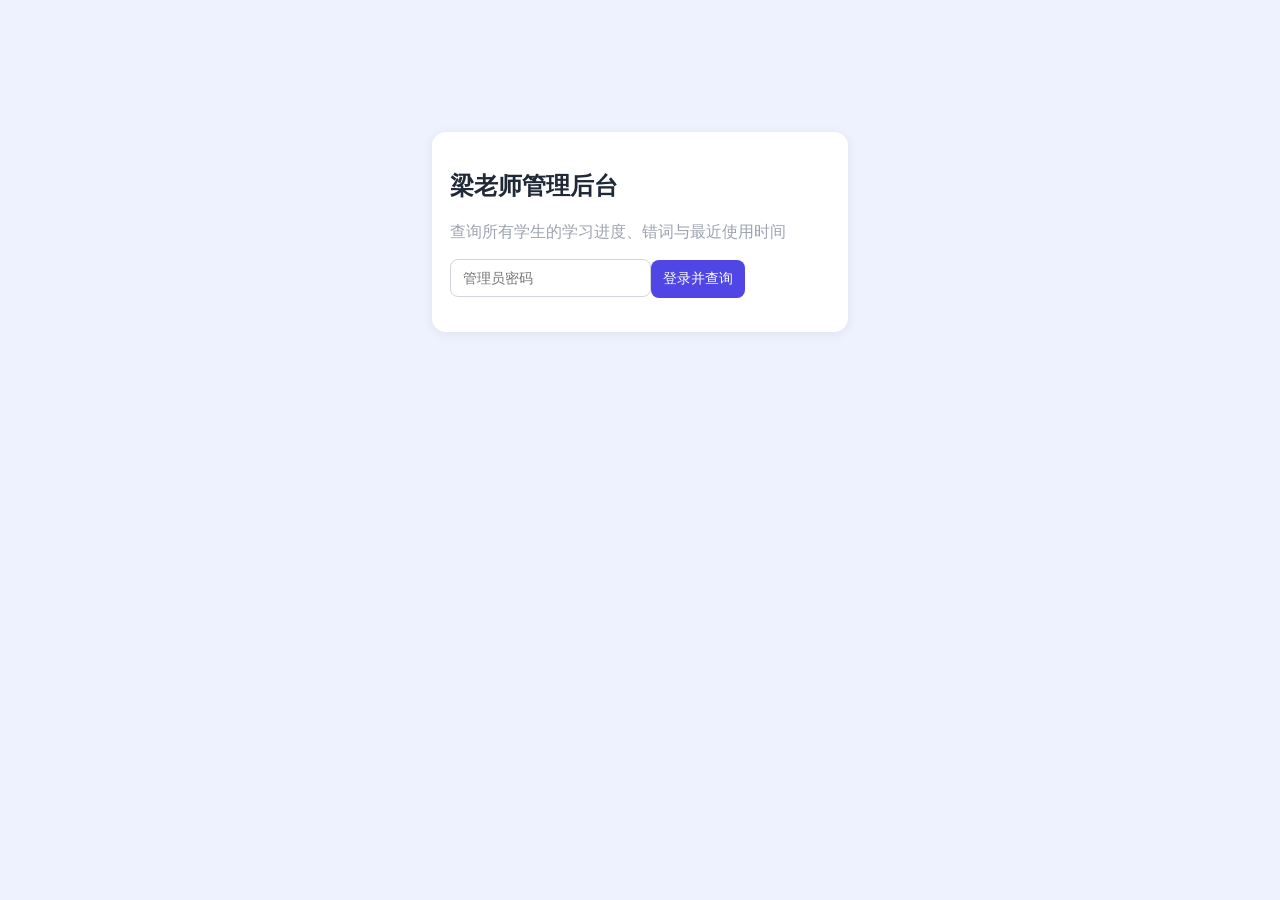
==== commit ce4534bd: "Add files via upload" ====
--- a/admin.html
+++ b/admin.html
@@ -1,344 +1,5 @@
-<!DOCTYPE html>
-<html lang="zh-CN">
-<head>
-<meta charset="UTF-8">
-<meta name="viewport" content="width=device-width, initial-scale=1.0">
-<title>管理后台</title>
-<style>
-body{margin:0;font-family:'PingFang SC','Microsoft YaHei',sans-serif;background:#f0f4ff}
-#A{position:fixed;inset:0;display:flex;align-items:center;justify-content:center;background:#eef2ff}
-#B{display:none}
-.box{background:white;border-radius:16px;padding:2rem;width:90%;max-width:360px;text-align:center;box-shadow:0 8px 32px rgba(0,0,0,0.12)}
-.box h2{margin:0 0 0.5rem;font-size:1.1rem}
-.box p{color:#6b7280;font-size:0.85rem;margin:0 0 1.25rem}
-.box input{width:100%;padding:0.75rem;border:2px solid #e5e7eb;border-radius:8px;font-size:1.1rem;text-align:center;outline:none;margin-bottom:1rem;display:block}
-.box input:focus{border-color:#4f46e5}
-.box button{width:100%;padding:0.85rem;background:#4f46e5;color:white;border:none;border-radius:8px;font-size:1rem;font-weight:700;cursor:pointer}
-.err{color:#dc2626;font-size:0.82rem;margin-top:0.5rem;min-height:1.2em}
-.wrap{max-width:700px;margin:0 auto;padding:1.5rem}
-.card{background:white;border-radius:12px;padding:1.25rem;margin-bottom:1rem;box-shadow:0 2px 8px rgba(0,0,0,0.06)}
-.card h3{font-size:0.9rem;font-weight:700;margin:0 0 1rem;padding-bottom:0.6rem;border-bottom:1px solid #f3f4f6}
-label{display:block;font-size:0.78rem;font-weight:600;color:#6b7280;margin-bottom:0.3rem}
-.fi{width:100%;padding:0.65rem 0.85rem;border:1.5px solid #e5e7eb;border-radius:8px;font-size:0.88rem;outline:none;margin-bottom:0.75rem;display:block}
-.fi:focus{border-color:#4f46e5}
-.row{display:grid;grid-template-columns:1fr 1fr;gap:0.75rem}
-.btn{padding:0.65rem 1.25rem;background:#4f46e5;color:white;border:none;border-radius:8px;font-size:0.88rem;font-weight:600;cursor:pointer}
-.btn:hover{background:#4338ca}
-.btn-del{background:none;border:1px solid #fecaca;color:#dc2626;padding:0.25rem 0.6rem;font-size:0.75rem;cursor:pointer;border-radius:6px}
-.msg{font-size:0.82rem;margin-left:0.75rem;color:#16a34a}
-.msg.e{color:#dc2626}
-table{width:100%;border-collapse:collapse;font-size:0.82rem}
-th{background:#f9fafb;padding:0.55rem 0.7rem;text-align:left;font-size:0.75rem;font-weight:600;color:#6b7280;border-bottom:1px solid #f3f4f6}
-td{padding:0.6rem 0.7rem;border-bottom:1px solid #f3f4f6;vertical-align:middle}
-.tag{background:#ede9fe;color:#6d28d9;border-radius:20px;padding:0.12rem 0.5rem;font-size:0.7rem;font-weight:600}
-.ok{background:#f0fdf4;border:1px solid #bbf7d0;color:#16a34a;padding:0.6rem 0.85rem;border-radius:8px;font-size:0.82rem;margin-bottom:0.85rem}
-.warn{background:#fffbeb;border:1px solid #fde68a;color:#d97706;padding:0.6rem 0.85rem;border-radius:8px;font-size:0.82rem;margin-bottom:0.85rem}
-</style>
-</head>
-<body>
-
-<div id="A">
-  <div class="box">
-    <div style="font-size:2rem;margin-bottom:0.5rem">🔐</div>
-    <h2>梁老师管理后台</h2>
-    <p>请输入管理员密码</p>
-    <input type="password" id="P" placeholder="输入密码">
-    <button id="LB">进入管理后台</button>
-    <div class="err" id="LE"></div>
-  </div>
-</div>
-
-<div id="B">
-<div class="wrap">
-<h1 style="font-size:1.1rem;font-weight:700;margin-bottom:1.25rem">🎓 梁老师管理后台</h1>
-
-<div class="card">
-  <h3>🔑 GitHub Token设置</h3>
-  <div id="TS"></div>
-  <label>Personal Access Token（每台管理电脑设置一次）</label>
-  <div style="display:flex;gap:0.75rem">
-    <input type="password" id="TI" class="fi" placeholder="粘贴 ghp_... token" style="margin-bottom:0">
-    <button class="btn" onclick="saveToken()">保存</button>
-  </div>
-</div>
-
-<div class="card">
-  <h3>➕ 创建学生账号</h3>
-  <div class="row">
-    <div><label>学生姓名</label><input type="text" id="SN" class="fi" placeholder="张三"></div>
-    <div><label>所在班级</label><input type="text" id="SC" class="fi" placeholder="小托福A班"></div>
-  </div>
-  <div class="row">
-    <div><label>登录账号</label><input type="text" id="SA" class="fi" placeholder="zhangsan"></div>
-    <div><label>初始密码</label><input type="text" id="SP" class="fi" placeholder="123456"></div>
-  </div>
-  <button class="btn" onclick="createStudent()">✓ 创建账号</button>
-  <span id="CM" class="msg"></span>
-</div>
-
-<div class="card">
-  <h3>👥 学生账号列表</h3>
-  <div id="SL">加载中…</div>
-</div>
-
-<div class="card">
-  <h3>📊 学习数据</h3>
-  <div id="DL">加载中…</div>
-</div>
-
-<div class="card" style="border:2px solid #4f46e5">
-  <h3>📤 导出学生网页</h3>
-  <p style="font-size:0.82rem;color:#6b7280;margin-bottom:1rem;line-height:1.6">
-    每次新增/删除账号后，点下方按钮生成最新 <strong>index.html</strong>，上传到 GitHub 替换旧文件即可。
-  </p>
-  <button class="btn" onclick="exportIndex()" id="export-btn">⬇️ 生成并下载 index.html</button>
-  <div id="export-msg" style="font-size:0.82rem;margin-top:0.75rem;min-height:1.2em"></div>
-</div>
-</div>
-</div>
-
-<script>
-var PWD='liang888';
-var GH_RAW='https://raw.githubusercontent.com/caesarlyq-claud/love-words/main/students.json';
-var GH_API='https://api.github.com/repos/caesarlyq-claud/love-words/contents/students.json';
-var TK='wiz_gh_token';
-var cache=null;
-
-// LOGIN
-document.getElementById('LB').addEventListener('click',function(){
-  var p=document.getElementById('P').value.trim();
-  if(p===PWD){
-    document.getElementById('A').style.display='none';
-    document.getElementById('B').style.display='block';
-    initMain();
-  } else {
-    document.getElementById('LE').textContent='密码错误，请重试';
-    document.getElementById('P').value='';
-  }
-});
-document.getElementById('P').addEventListener('keydown',function(e){
-  if(e.key==='Enter') document.getElementById('LB').click();
-});
-
-function initMain(){
-  checkToken();
-  loadStudents();
-}
-
-// TOKEN
-function getToken(){return localStorage.getItem(TK)||'';}
-function saveToken(){
-  var t=document.getElementById('TI').value.trim();
-  if(!t){alert('请输入Token');return;}
-  localStorage.setItem(TK,t);
-  document.getElementById('TI').value='';
-  checkToken();
-  alert('✅ Token已保存！');
-}
-function checkToken(){
-  var el=document.getElementById('TS');
-  if(getToken()){
-    el.className='ok'; el.textContent='✅ Token已设置，可以正常创建和删除账号';
-  } else {
-    el.className='warn'; el.textContent='⚠️ 未设置Token，请先设置才能创建账号';
-  }
-}
-
-// LOAD
-function loadStudents(){
-  fetch(GH_RAW+'?t='+Date.now())
-    .then(function(r){return r.ok?r.json():{}})
-    .then(function(d){cache=d;renderSL(d);renderDL(d);})
-    .catch(function(e){cache={};document.getElementById('SL').textContent='加载失败:'+e.message;});
-}
-
-// SAVE
-function ghSave(data){
-  var tk=getToken();
-  if(!tk){alert('请先设置Token');return Promise.reject('no token');}
-  return fetch(GH_API,{headers:{'Authorization':'token '+tk,'Accept':'application/vnd.github.v3+json'}})
-    .then(function(r){return r.status===404?{sha:null}:r.json();})
-    .then(function(info){
-      var content=btoa(unescape(encodeURIComponent(JSON.stringify(data,null,2))));
-      var body={message:'update students',content:content};
-      if(info.sha)body.sha=info.sha;
-      return fetch(GH_API,{method:'PUT',headers:{'Authorization':'token '+tk,'Accept':'application/vnd.github.v3+json','Content-Type':'application/json'},body:JSON.stringify(body)});
-    })
-    .then(function(r){
-      if(!r.ok)return r.text().then(function(t){throw new Error(t);});
-      cache=data; return r.json();
-    });
-}
-
-// CREATE
-function createStudent(){
-  var name=document.getElementById('SN').value.trim();
-  var cls=document.getElementById('SC').value.trim();
-  var acc=document.getElementById('SA').value.trim();
-  var pwd=document.getElementById('SP').value.trim();
-  var msg=document.getElementById('CM');
-  if(!name||!cls||!acc||!pwd){msg.className='msg e';msg.textContent='请填写所有字段';return;}
-  if(!getToken()){msg.className='msg e';msg.textContent='请先设置Token';return;}
-  if(cache&&cache[acc]){msg.className='msg e';msg.textContent='账号已存在';return;}
-  msg.className='msg';msg.textContent='创建中…';
-  var data=Object.assign({},cache||{});
-  data[acc]={name:name,cls:cls,account:acc,pwd:pwd,pwd_changed_at:null,progress:{},wrong_bank:{},trophies:0,created_at:new Date().toISOString(),last_seen:null};
-  ghSave(data).then(function(){
-    msg.className='msg';msg.textContent='✓ 账号"'+acc+'"创建成功！';
-    document.getElementById('SN').value='';
-    document.getElementById('SC').value='';
-    document.getElementById('SA').value='';
-    document.getElementById('SP').value='';
-    renderSL(data);renderDL(data);
-  }).catch(function(e){msg.className='msg e';msg.textContent='失败:'+e.message;});
-}
-
-// DELETE
-function delStudent(acc){
-  if(!confirm('确定删除"'+acc+'"？'))return;
-  if(!getToken()){alert('请先设置Token');return;}
-  var data=Object.assign({},cache||{});
-  delete data[acc];
-  ghSave(data).then(function(){renderSL(data);renderDL(data);alert('已删除');})
-    .catch(function(e){alert('删除失败:'+e.message);});
-}
-
-// RENDER
-function renderSL(data){
-  var en=Object.entries(data||{});
-  if(!en.length){document.getElementById('SL').innerHTML='<p style="color:#9ca3af;text-align:center;padding:1rem">暂无学生账号</p>';return;}
-  var rows=en.map(function(e){
-    var s=e[1];
-    var pt=s.pwd_changed_at?'<span style="font-size:.68rem;color:#d97706">已修改</span>':'<span style="font-size:.68rem;color:#9ca3af">初始</span>';
-    return '<tr><td><strong>'+s.name+'</strong><br><span style="font-size:.7rem;color:#9ca3af;font-family:monospace">'+e[0]+'</span></td>'
-      +'<td><span class="tag">'+s.cls+'</span></td>'
-      +'<td style="font-family:monospace">'+s.pwd+' '+pt+'</td>'
-      +'<td>'+(s.trophies||0)+' 🏆</td>'
-      +'<td><button class="btn-del" onclick="delStudent(\''+e[0]+'\')">删除</button></td></tr>';
-  }).join('');
-  document.getElementById('SL').innerHTML='<table><thead><tr><th>姓名/账号</th><th>班级</th><th>密码</th><th>奖杯</th><th>操作</th></tr></thead><tbody>'+rows+'</tbody></table>';
-}
-function renderDL(data){
-  var dl = document.getElementById('DL');
-  dl.innerHTML = '<p style="color:#9ca3af;text-align:center;padding:1rem">正在加载学习数据...</p>';
-  // Read cloud progress from GitHub directly
-  fetch('https://raw.githubusercontent.com/caesarlyq-claud/love-words/main/students-progress.json?t=' + Date.now())
-    .then(function(r){ return r.ok ? r.json() : {}; })
-    .then(function(cloudData){
-      // Merge students list with their cloud progress
-      var students = cache || {};
-      var merged = {};
-      Object.keys(students).forEach(function(acc){
-        merged[acc] = Object.assign({}, students[acc], cloudData[acc] || {}, {name: students[acc].name, cls: students[acc].cls});
-      });
-      // Also show students who have progress but aren't in account list
-      Object.keys(cloudData).forEach(function(acc){
-        if(!merged[acc]) merged[acc] = cloudData[acc];
-      });
-      showDL(merged);
-    })
-    .catch(function(e){ showDL(data || {}); });
-}
-
-function showDL(data){
-  var en=Object.entries(data||{});
-  if(!en.length){document.getElementById('DL').innerHTML='<p style="color:#9ca3af;text-align:center;padding:1rem">暂无数据</p>';return;}
-  
-  var BOOK_NAMES={
-    'toefl_junior':'小托福',
-    'nce1_upper':'新一（上）',
-    'nce1_lower':'新一（下）',
-    'nce1_irregular':'新一·不规则',
-    'nce2_irregular':'新二·不规则',
-    'nce2_upper':'新二（上）',
-    'nce2_lower':'新二（下）'
-  };
-  
-  var rows=en.map(function(e){
-    var s=e[1],p=s.progress||{},w=s.wrong_bank||{};
-    var ls=s.last_seen?new Date(s.last_seen).toLocaleDateString('zh-CN'):'—';
-    var tc=s.trophies||0;
-    
-    // Build book details
-    var bookDetails='';
-    Object.entries(p).forEach(function(be){
-      var bid=be[0],bprog=be[1];
-      var bname=BOOK_NAMES[bid]||bid;
-      var units=Object.keys(bprog);
-      var done=units.filter(function(u){return bprog[u].done;}).length;
-      var total=units.length;
-      if(total===0) return;
-      bookDetails+='<span style="background:#ede9fe;color:#4f46e5;border-radius:20px;padding:0.1rem 0.5rem;font-size:0.68rem;font-weight:600;margin:2px;display:inline-block">'
-        +bname+' '+done+'/'+total+'</span>';
-    });
-    
-    // Wrong words (sorted by error count)
-    var wrongWords=Object.entries(w).sort(function(a,b){return b[1]-a[1];});
-    var wc=wrongWords.length;
-    var wrongHtml='';
-    if(wrongWords.length>0){
-      wrongHtml='<div style="margin-top:0.35rem;display:flex;flex-wrap:wrap;gap:0.25rem">'
-        +wrongWords.slice(0,12).map(function(wd){
-          return '<span style="background:#fee2e2;color:#dc2626;border-radius:20px;padding:0.1rem 0.45rem;font-size:0.68rem;font-weight:600">'
-            +wd[0]+'<span style="opacity:0.65;font-size:0.62rem"> ×'+wd[1]+'</span></span>';
-        }).join('')+(wrongWords.length>12?'<span style="font-size:0.68rem;color:#9ca3af"> +更多</span>':'')
-        +'</div>';
-    }
-    
-    return '<tr valign="top">'
-      +'<td><strong>'+(s.name||e[0])+'</strong>'
-      +'<br><span style="font-size:.7rem;color:#9ca3af">'+(s.cls||'')+'</span>'
-      +(bookDetails?'<div style="margin-top:0.3rem;display:flex;flex-wrap:wrap;gap:2px">'+bookDetails+'</div>':'')
-      +wrongHtml+'</td>'
-      +'<td style="font-size:.85rem">'+ls+'</td>'
-      +'<td style="color:'+(wc>15?'#dc2626':wc>5?'#d97706':'#16a34a')+';font-weight:700">'+wc+'</td>'
-      +'<td>'+(tc>0?'🏆'.repeat(Math.min(tc,5))+(tc>5?' +':''):'-')+'</td>'
-      +'</tr>';
-  }).join('');
-  
-  document.getElementById('DL').innerHTML='<table><thead><tr>'
-    +'<th>学生 / 词书 / 错词</th><th>上次使用</th><th>错词数</th><th>奖杯</th>'
-    +'</tr></thead><tbody>'+rows+'</tbody></table>';
-}
-
-function showDL(data){
-  var en=Object.entries(data||{});
-  if(!en.length){document.getElementById('DL').innerHTML='<p style="color:#9ca3af;text-align:center;padding:1rem">暂无数据</p>';return;}
-  var rows=en.map(function(e){
-    var s=e[1];var p=s.progress||{};var w=s.wrong_bank||{};
-    var tu=Object.values(p).reduce(function(sum,b){return sum+Object.keys(b).length;},0);
-    var du=Object.values(p).reduce(function(sum,b){return sum+Object.values(b).filter(function(v){return v.done;}).length;},0);
-    var wc=Object.keys(w).length;
-    var ls=s.last_seen?new Date(s.last_seen).toLocaleDateString('zh-CN'):'—';
-    return '<tr><td><strong>'+s.name+'</strong><br><span style="font-size:.7rem;color:#9ca3af">'+s.cls+'</span></td>'
-      +'<td style="font-weight:600;color:#16a34a">'+du+'</td><td>'+tu+'</td>'
-      +'<td style="color:'+(wc>15?'#dc2626':'#4b5563')+'">'+wc+'</td>'
-      +'<td>'+(s.trophies||0)+' 🏆</td><td style="font-size:.8rem">'+ls+'</td></tr>';
-  }).join('');
-  document.getElementById('DL').innerHTML='<table><thead><tr><th>学生</th><th>完成单元</th><th>学习过</th><th>错词数</th><th>奖杯</th><th>上次使用</th></tr></thead><tbody>'+rows+'</tbody></table>';
-}
-
-function exportIndex(){
-  var btn=document.getElementById('export-btn');
-  var msg=document.getElementById('export-msg');
-  if(!cache){msg.style.color='#dc2626';msg.textContent='请先加载学生数据';return;}
-  btn.textContent='⏳ 生成中…';btn.disabled=true;
-  try{
-    var b64 = "[base64]/[base64]/[base64]/[base64]/[base64]/[base64]/[base64]/[base64]/[base64]/[base64]/[base64]/[base64]/[base64]/[base64]/[base64]/[base64]/[base64]/[base64]/[base64]/keaIluWPluW+l+KApueahOaWueazleaIluadg+WIqeetiSIsICJjbyI6IFsiaGF2ZS9nZXQvb2J0YWluIGFjY2VzcyB0byDmjqXov5HvvJvov5vlhaXvvJvkvb/[base64]/[base64]/ntK/[base64]/kuaDmg6/kuo4iLCAiY28iOiBbImJlIGFjY3VzdG9tZWQgdG/kuaDmg6/[base64]/orqTvvJvmhJ/[base64]/[base64]/vvInpgILlupTvvIzvvIjkvb/[base64]/m+WFpe+8m+aJv+iupO+8m+S+m+iupCIsICJkZSI6IFsiYWRtaXNzaW9uIG4uIOWHhuiuuOi/[base64]/[base64]/[base64]/[base64]/m+WPlueahCJ9LHsidyI6ICJhZ2lsZSIsICJwIjogIsuIw6ZkypLJmWwiLCAibSI6ICLngbXlt6fnmoTvvJvovbvlv6vnmoTvvJvmnLrmlY/[base64]/[base64]/[base64]/nmoQiXX0seyJ3IjogImFsbGlhbmNlIiwgInAiOiAiyZnLiGxhyarJmW5zIiwgIm0iOiAi77yI5Zu95a6244CB5pS/5YWa562J55qE77yJ57uT55uf77yM5ZCM55uf77yM6IGU55uf77yb5ZCM55uf5p2h57qm77yb6IGU5ae7IiwgImRlIjogWyJhbGx5IG4uIOWQjOebn+Wbve+8jOWQjOebn+iAhe+8m+aUr+aMgeiAhe+8m+iBlOebn3Z0LiZ2aS4g77yI5L2/77yJ6IGU55uf77yb77yI5L2/[base64]/5aSn5Li65ZCD5oOK77yM5L2/[base64]/nmoTvvIzlkKvns4rkuI3muIXnmoQifSx7InciOiAiYW1iaXRpb24iLCAicCI6ICLDpm3LiGLJqsqDbiIsICJtIjogIuaKsei0n++8jOmbhOW/g++8m+mHjuW/[base64]/[base64]/[base64]/[base64]/ng6bmgbzvvIzkvb/mgbzmgJIiLCAiZGUiOiBbImFubm95YW5jZSBuLiDmgbzmgJLvvIzng6bmgbzvvIzmiZPmibAiXX0seyJ3IjogImFubnVhbCIsICJwIjogIsuIw6ZuanXJmWwiLCAibSI6ICLmr4/[base64]/[base64]/mv4DvvIzmhJ/osKLvvJvmrKPotY8iLCAiZGUiOiBbImFwcHJlY2lhdGlvbiBuLiDmrKPotY/vvJvmhJ/osKIiXX0seyJ3IjogImFwcHJvYWNoIiwgInAiOiAiyZnLiHByb8qKdMqDIiwgIm0iOiAi5o6l6L+R77yM6LWw6L+R77yM6Z2g6L+RIG4uIOaWueW8j++8jOaWueazlSJ9LHsidyI6ICJhcHByb3ByaWF0ZSIsICJwIjogIsmZy4hwcm/[base64]/5ouJ5Lyv55qE77yb6Zi/[base64]/[base64]/[base64]/77yJ5Y+R55Sf6IGU57O777yb77yI5L2/77yJ6IGU5ZCI77yb57uT5LqkIiwgImRlIjogWyJhc3NvY2lhdGlvbiBuLiDljY/[base64]/mtIvnmoTvvJvov5HlpKfopb/mtIvnmoQgbi4g77yIdGhlIEF0bGFudGlj77yJ5aSn6KW/5rSLIn0seyJ3IjogImF0bW9zcGhlcmUiLCAicCI6ICLLiMOmdG3JmXNmyarJmSIsICJtIjogIuawlOawm++8m+Wkp+awlO+8jOepuuawlCJ9LHsidyI6ICJhdG9tIiwgInAiOiAiy4jDpnTJmW0iLCAibSI6ICLljp/[base64]/lvIDvvJvpgb/[base64]/mgJXnmoTvvJvku6TkurrmlaznlY/[base64]/[base64]/[base64]/[base64]/[base64]/[base64]/nrYnvvInot7PliqggdnQuIOaJk+i0pW4uIOaVsuaJk++8jOaVsuaJk+WjsCIsICJkZSI6IFsiaGVhcnRiZWF0IG4uIOW/[base64]/5Yez77yM6ZW/5qSFIn0seyJ3IjogImJlbmQiLCAicCI6ICJiZW5kIiwgIm0iOiAi77yIYmVudCwgYmVudO+8iXZ0LiDkvb/lvK/[base64]/op4HnmoTvvJvnu5PmnpzmnInlgY/lgJrnmoQiLCAiZGUiOiBbImJpYXMgbi4g5YGP6KeB77yb5YGP54ix77yM54ix5aW9IHZ0LiDkvb/lgL7lkJHkuo7vvJvkvb/mnInlgY/[base64]/In0seyJ3IjogImJpbmdvIiwgInAiOiAiy4hiyarFi2dvyooiLCAibSI6ICLlrr7miIjmuLjmiI/vvIjkuIDnp43pnaDnorDov5DmsJTlj5bog5znmoTotYzljZrmuLjmiI/vvIkifSx7InciOiAiYmlvY2hlbWlzdHJ5IiwgInAiOiAiy4xiYcmqb8qKy4hrZW3JqnN0cmkiLCAibSI6ICLnlJ/[base64]/nianorqHph4/[base64]/opobnm5YifSx7InciOiAiYmxlYWNoIiwgInAiOiAiy4hibGnLkHTKgyIsICJtIjogIua8gueZve+8m+a8gueZveWJgiB2dC4g5ryC55m977yb5L2/6KSq6ImyIn0seyJ3IjogImJsZW5kIiwgInAiOiAiYmxlbmQiLCAibSI6ICLmt7flkIjvvJvmiorigKbmjrrlnKjkuIDotbfvvJvkvb/[base64]/[base64]/[base64]/lhozlrZAifSx7InciOiAiYm9va21hcmsiLCAicCI6ICLLiGLKimttyZHLkHJrIiwgIm0iOiAi5Lmm562+In0seyJ3IjogImJvb20iLCAicCI6ICJidcuQbSIsICJtIjogIua/gOWinu+8jOeMm+a2qO+8m++8iOe7j+a1juetie+8iee5geiNo++8jOi/[base64]/heWumueahCIsICJjbyI6IFsiYmUgYm91bmQgdG8g5LiA5a6a77yM5b+F5a6aIl0sICJkZSI6IFsiYm91bmRhcnkgbi4g5YiG55WM57q/77yb55WM57q/77yM6IyD5Zu0Il19LHsidyI6ICJib3dsIiwgInAiOiAiYm/KimwiLCAibSI6ICLnopfvvJvpkrUifSx7InciOiAiYm93bGluZyIsICJwIjogIsuIYm/[base64]/[base64]/77yb6IO46YOo77yM6IO46IabIn0seyJ3IjogImJyZWF0aGUiLCAicCI6ICJicmnLkMOwIiwgIm0iOiAi5ZG85ZC4IiwgImNvIjogWyJvdXQgb2YgYnJlYXRoIOWWmOS4jei/h+awlOadpSJdLCAiZGUiOiBbImJyZWF0aCBuLiDlkbzlkLgiXX0seyJ3IjogImJyZWVkIiwgInAiOiAiYnJpy5BkIiwgIm0iOiAi5ZOB56eNdnQuJnZpLiDnlJ/[base64]/6LWC77yM6KGM6LS/bi4g6LS/[base64]/mkq3vvJvmkq3mlL4gdmkuIOaSreaUvuiKguebru+8m+WPguWKoOeUteWPsOOAgeeUteinhuiKguebrueahOa8lOWHum4uIOW5v+aSreiKguebru+8m+eUteinhuiKguebrmFkai4g5bm/5pKtIn0seyJ3IjogImJyb2FkZW4iLCAicCI6ICLLiGJyyZTLkGRuIiwgIm0iOiAi5L2/5omp5aSn77yb5L2/5Y+Y5a69IHZpLiDmianlpKfvvIzlj5jpmJTvvJvlj5jlrr3vvIzliqDlrr0ifSx7InciOiAiYnJvY2NvbGkiLCAicCI6ICLLiGJyyZHLkGvJmWxpIiwgIm0iOiAi6Iqx5qSw6I+c77yM6KW/[base64]/u+mYhSBuLiDmtY/[base64]/lhpLms6HvvJvmu5Tmu5TkuI3nu53lnLDor7QifSx7InciOiAiYnVja2V0IiwgInAiOiAiy4hiyoxryap0IiwgIm0iOiAi5rC05qG2In0seyJ3IjogImJ1Y2tsZSIsICJwIjogIsuIYsqMa2wiLCAibSI6ICLnlKjmkK3miaPmiaPntKfvvJvvvIjkvb/vvInlj5jlvaLvvIzvvIjkvb/vvInlvK/[base64]/[base64]/vvIzkuLLvvIzmjYYifSx7InciOiAiYnVyZGVuIiwgInAiOiAiy4hiyZzLkHJkbiIsICJtIjogIumHjei0n++8jOi0n+aLhSB2dC4g5Yqg6YeN5ouF5LqO77yb5L2/[base64]/mhI/[base64]/ovaYifSx7InciOiAiY2FiYmFnZSIsICJwIjogIsuIa8OmYsmqZMqSIiwgIm0iOiAi5rSL55m96I+c77yMIOWNt+W/g+iPnCJ9LHsidyI6ICJjYWJpbiIsICJwIjogIsuIa8OmYsmqbiIsICJtIjogIjwg576OPiDlsI/mnKjlsYvvvJvvvIjpo57mnLrvvInlrqLoiLHvvJvvvIjova7oiLnkuIrlt6XkvZzmiJbnlJ/[base64]/[base64]/[base64]/[base64]/[base64]/[base64]/[base64]/[base64]/ogonliqjnianvvJvpo5/[base64]/juWQiO+8jOa7oei2s+mcgOimgSIsICJjbyI6IFsiY2F0ZXIgZm9yIOi/juWQiOKApu+8m+S4uuKApuaPkOS+m+mlrumjn+WPiuacjeWKoSIsICJjYXRlcmluZyBpbmR1c3RyeSDppa7po5/[base64]/g++8jOiwqOaFju+8jOaFjumHjSIsICJjbyI6IFsiYmUgY2F1dGlvdXMgb2Yg55WZ5oSP77yM6LCo6ZiyIl0sICJkZSI6IFsiY2F1dGlvdXMgYWRqLiDlsI/lv4PnmoTvvIzosKjmhY7nmoQiXX0seyJ3IjogImNhdmUiLCAicCI6ICJrZcmqdiIsICJtIjogIua0nueptCB2dC4g5oyW5rSe77yb5L2/[base64]/77yM5Y2V5Lq65bCP5a6k77yb55S15rGgIn0seyJ3IjogImNlbGxhciIsICJwIjogIsuIc2VsyZlyIiwgIm0iOiAi5Zyw5LiL5a6k77yM5Zyw56qWIn0seyJ3IjogImNlbGxvIiwgInAiOiAiy4h0yoNlbG/[base64]/[base64]/otKMiXX0seyJ3IjogImNoYXJ0IiwgInAiOiAidMqDyZHLkHJ0IiwgIm0iOiAi5Zu+6KGoIiwgImNvIjogWyJhIG5hdmFsL3dlYXRoZXIvc2FsZXMgY2hhcnQg6Iiq5rW3L+WkqeawlC/[base64]/77yJ5Y+Y5Ya377yb77yI5L2/77yJ5Ya35Ya777yM77yI5L2/77yJ5Ya36JeP77yb77yI5L2/77yJ5aSx5pyb77yb77yI5L2/77yJ5omr5YW0bi4g5a+S5Ya377yb5a+S5b+D77yMIiwgImRlIjogWyJjaGlsbHkgYWRqLiDlr5LlhrfnmoTvvJvlhrfmt6HnmoTvvIznlo/[base64]/KimsiLCAibSI6ICLvvIjkvb/vvInloLXloZ7vvJvvvIjkvb/vvInnqpLmga/vvIzvvIjkvb/[base64]/vvIznur/ot6/vvJvlt6Hlm57vvJvnjq/lvaLvvIznjq/lvaLpgZMifSx7InciOiAiY2lyY3VsYXRlIiwgInAiOiAiy4hzyZzLkHJrasmZbGXJqnQiLCAibSI6ICLvvIjkvb/vvInlvqrnjq/vvJvvvIjkvb/vvInmtYHpgJrvvJvvvIjkvb/vvInkvKDmkq3vvIzvvIjkvb/[base64]/[base64]/osIPvvJvmkp7lh7vlo7AifSx7InciOiAiY2xhc3NpYyIsICJwIjogIsuIa2zDpnPJqmsiLCAibSI6ICLvvIjokZfkvZznrYnvvInmnIDkvJjnp4DnmoTvvIznu4/lhbjnmoQifSx7InciOiAiY2xhc3NpY2FsIiwgInAiOiAiy4hrbMOmc8mqa2wiLCAibSI6ICLnu4/[base64]/[base64]/[base64]/KimQiLCAibSI6ICLlr4bnoIHvvJvnvJbnoIEiLCAiY28iOiBbImJyZWFrIGEgY29kZSDop6Por5Hlr4bnoIEiXX0seyJ3IjogImNvZmZpbiIsICJwIjogIsuIa8mUy5BmyapuIiwgIm0iOiAi5qO65p2QIn0seyJ3IjogImNvaW5jaWRlbmNlIiwgInAiOiAia2/[base64]/[base64]/op4EifSx7InciOiAiY29tbWVyY2lhbCIsICJwIjogImvJmcuIbcmcy5ByyoPJmWwiLCAibSI6ICLllYbkuJrnmoTvvIzllYbliqHnmoQgbi4g5ZWG5Lia5bm/[base64]/[base64]/[base64]/[base64]/nu5PmnZ8ifSx7InciOiAiY29tcGxleCIsICJwIjogImvJmW3LiHBsZWtzIiwgIm0iOiAi5aSN5p2C55qE77yM57u85ZCI55qEIiwgInN5IjogWyJjb21wbGljYXRlZCBhZGouIOWkjeadgueahCJdfSx7InciOiAiY29tcG9uZW50IiwgInAiOiAia8mZbcuIcG/[base64]/q++8m+W8uuWItu+8m+WGsuWKqCJ9LHsidyI6ICJjb21wdWxzb3J5IiwgInAiOiAia8mZbcuIcMqMbHPJmXLJqiIsICJtIjogIuW8uuWItuaAp+eahO+8jOS5ieWKoeeahO+8m+W/heS/[base64]/5ouF5b+n77yM5L2/[base64]/vvIzkuIDoh7TvvJvlkIzml7blj5HnlJ/[base64]/[base64]/oeW/[base64]/[base64]/[base64]/[base64]/55qE77yM5L6/5Yip55qEIiwgImNvIjogWyJjb252ZW5pZW5jZSBzdG9yZSDkvr/liKnlupciXSwgImRlIjogWyJjb252ZW5pZW5jZSBuLiDkvr/liKnvvIzmlrnkvr8iXX0seyJ3IjogImNvbnZlbnRpb24iLCAicCI6ICJryZluy4h2ZW7Kg24iLCAibSI6ICLlpKfkvJrvvJvkuaDkv5fvvIzmg6/kvosiLCAiZGUiOiBbImNvbnZlbnRpb25hbCBhZGouIOS+neeFp+aDr+S+i+eahO+8jOe6puWumuS/l+aIkOeahCJdfSx7InciOiAiY29udmV5IiwgInAiOiAia8mZbsuIdmXJqiIsICJtIjogIuihqOi+viwg6L2s6L6+In0seyJ3IjogImNvbnZpbmNlIiwgInAiOiAia8mZbsuIdsmqbnMiLCAibSI6ICLkvb/[base64]/5LiO55S15rqQ55u46L+e55qE77yM5peg55S157q/[base64]/[base64]/5LiK5pyN6KOFIn0seyJ3IjogImNvc3kiLCAicCI6ICLLiGtvyop6yaoiLCAibSI6ICLmuKnmmpboiJLpgILnmoQifSx7InciOiAiY290dGFnZSIsICJwIjogIsuIa8mRy5B0yapkypIiLCAibSI6ICLlsI/[base64]/[base64]/6YOo55qE54mb5LuU5b2x54mHIl19LHsidyI6ICJjcmFiIiwgInAiOiAia3LDpmIiLCAibSI6ICLon7kifSx7InciOiAiY3JhbSIsICJwIjogImtyw6ZtIiwgIm0iOiAi5aGr6bit5byP5a2m5Lmg55qEIHZpLiDni7zlkJ7omY7lkr3lnLDlkIPkuJzopb/vvJvmrbvorrDnoazog4zlip/[base64]/[base64]/6Ium5oG877yM5L2/[base64]/vvIzmm7Lnur/vvJvmm7Lnur/nirbnianvvIzlvK/mm7Lnial2dC4g5L2/5oiQ5puy57q/77yM5L2/5oiQ5byn5b2idmkuIOW8r+absu+8m+W8r+aIkOabsue6v++8jOW8r+aIkOW8pyIsICJjbyI6IFsidGhlIGN1cnZlIG9mIGhpcyBsaXBz5LuW5Zi05ZSH55qE5puy57q/x4FhIGN1cnZlIGluIHRoZSByb2Fk6YGT6Lev55qE6L2s5byv5aSEIl19LHsidyI6ICJjdXNoaW9uIiwgInAiOiAiy4hryorKg24iLCAibSI6ICLlnqvlrZAifSx7InciOiAiY3VzdG9tIiwgInAiOiAiy4hryoxzdMmZbSIsICJtIjogIuS5oOaDr++8m+mjjuS/[base64]/[base64]/nmoQgbi4g5r2u5rm/77yM5rm/5rCUIiwgImNvIjogWyJkYW1wLCBjb2xkIGFpciDmva7mub/jgIHpmLTlhrfnmoTnqbrmsJQiXX0seyJ3IjogImRhcmUiLCAicCI6ICJkZXIiLCAibSI6ICLmlaLvvIzmlaLlgZogYXV4LiB2LiDmlaLvvIznq5/[base64]/vvJvnuqbkvJrnmoTlr7nosaEgdnQuJnZpLiDvvIjkuI7igKbvvInnuqbkvJrvvIzvvIjkuI7igKbvvInnm7jnuqYiLCAiY28iOiBbIm91dCBvZiBkYXRlIOi/h+aXtueahO+8jOmZiOaXp+eahCJdfSx7InciOiAiZGF3biIsICJwIjogImTJlMuQbiIsICJtIjogIum7juaYju+8jOaLguaZkyIsICJhbiI6IFsiZGFyayBuLiDpu4TmmI/[base64]/[base64]/neaKpO+8jOS/[base64]/[base64]/q+S5kO+8jOmrmOWFtCB2dC4g5L2/6auY5YW077yM5L2/[base64]/ku6Xkvp3pnaDnmoTvvIzlj6/kv6HotZbnmoQiXX0seyJ3IjogImRlcGljdCIsICJwIjogImTJqsuIcMmqa3QiLCAibSI6ICLmj4/nu5jvvJvmj4/ov7AiLCAic3kiOiBbImRlc2NyaWJlIHZ0LiDmj4/[base64]/[base64]/[base64]/5LiN5pWi77yb5L2/[base64]/[base64]/[base64]/[base64]/m+mAgOS4pOmavueahOWbsOWigyJdfSx7InciOiAiZGltIiwgInAiOiAiZMmqbSIsICJtIjogIuaal+a3oeeahO+8jOaYj+aal+eahCJ9LHsidyI6ICJkaW1lbnNpb24iLCAicCI6ICJkYcmqy4htZW7Kg24iLCAibSI6ICLlsLrlr7jvvIzph4/[base64]/[base64]/5Y6M5oG277yM5L2/[base64]/[base64]/[base64]/[base64]/nianvvIzoja/[base64]/pkp3nmoTvvIzlkYbmu57nmoTvvJvmnq/nh6Xml6DlkbPnmoQiLCAiY28iOiBbImEgZHVsbCBwdXBpbCDov5/pkp3nmoTlrabnlJ8iXX0seyJ3IjogImR1c2siLCAicCI6ICJkyoxzayIsICJtIjogIum7hOaYj++8jOWCjeaZmiIsICJjbyI6IFsiYXQgZHVzayDlnKjpu4TmmI/[base64]/vvInlronlv4PvvIzvvIjkvb/[base64]/mgIHvvIznlJ/mgIHlraYiXX0seyJ3IjogImVjb25vbXkiLCAicCI6ICLJqsuIa8mRy5BuyZltyaoiLCAibSI6ICLoioLnuqbvvIzoioLnnIHvvJvnu4/[base64]/77yJIOWwtOWwrO+8m++8iOS9v++8ieeqmOi/q++8m++8iOS9v++8ieWxgOS/g+S4jeWuiSIsICJkZSI6IFsiZW1iYXJyYXNzZWQgYWRqLiDmhJ/liLDnqpjov6vnmoQiXX0seyJ3IjogImVtYmFzc3kiLCAicCI6ICLLiGVtYsmZc8mqIiwgIm0iOiAi5aSn5L2/[base64]/[base64]/miJDkuLrnqbrnmoQgdmkuIOWPmOepuiBuLiDnqbrnmoTkuJzopb8ifSx7InciOiAiZW5jb3VyYWdlIiwgInAiOiAiyapuy4hryZzLkHLJqmTKkiIsICJtIjogIum8k+WKse+8jOa/[base64]/[base64]/[base64]/5qyi5LmQ77yM5L2/5oSJ5b+rIiwgImRlIjogWyJlbnRlcnRhaW5tZW50IG4uIOWoseS5kCJdfSx7InciOiAiZW50aHVzaWFzdGljIiwgInAiOiAiyapuy4zOuHXLkHrJqsuIw6ZzdMmqayIsICJtIjogIua7oeiFlOeDreaDheeahO+8m+eDreW/[base64]/[base64]/[base64]/5pyJ6IO95Yqb77yM5L2/[base64]/vvJvnp43ml4/[base64]/[base64]/kuKrkurrvvJvkurrkuroifSx7InciOiAiZXZlcnl0aGluZyIsICJwIjogIsuIZXZyyarOuMmqxYsiLCAibSI6ICLmr4/[base64]/[base64]/5omp5aSn77yb5L2/[base64]/[base64]/gOWKqOeahO+8m+a0u+i3g+eahCJ9LHsidyI6ICJleGNpdGluZyIsICJwIjogIsmqa8uIc2HJqnTJqsWLIiwgIm0iOiAi5Luk5Lq65YW05aWL55qE77yb5L2/[base64]/lrZgiLCAiZGUiOiBbImV4aXN0ZW5jZSBuLiDlrZjlnKgiXX0seyJ3IjogImV4cGFuZCIsICJwIjogIsmqa8uIc3DDpm5kIiwgIm0iOiAi5L2/[base64]/[base64]/mu6HvvJvmlofku7bjgIHljY/orq7nrYnvvIjlm6DliLDmnJ/[base64]/KimQiLCAibSI6ICLvvIjkvb/[base64]/m+WPoyJdfSx7InciOiAiZXhwb3NlIiwgInAiOiAiyapry4hzcG/KinoiLCAibSI6ICLmmrTpnLLvvIzmmL7pnLIiLCAiY28iOiBbImJlIGV4cG9zZWQgdG8g5o6l6Kem77yb5pq06Zyy5LqO77yb5L2/[base64]/oOWunueahO+8jOWuiOS/[base64]/lvLEgbi4g5LiL6ZmN77yb56eL5aSp77yb54CR5biDIn0seyJ3IjogImZhbWlsaWFyIiwgInAiOiAiZsmZy4htyapsyarJmXIiLCAibSI6ICLnhp/[base64]/[base64]/q+mAn+eahO+8jOi/hemAn+eahO+8m+e0p+eahO+8jOeos+WbuueahCBhZHYuIOi/hemAn+WcsO+8m+eJouWbuuWcsCB2aS4g56aB6aOf77yM5paL5oiSIn0seyJ3IjogImZhc3RlbiIsICJwIjogIsuIZsOmc24iLCAibSI6ICLns7vniaLvvJvmi7TkvY/[base64]/mSJdfSx7InciOiAiZmF2b3JpdGUiLCAicCI6ICLLiGZlyap2yZlyyap0IiwgIm0iOiAi5bm46L+Q5YS/[base64]/[base64]/[base64]/[base64]/h+a7pG4uIOi/[base64]/[base64]/[base64]/[base64]/msJHmrYzvvJvlvJfmi4nmm7zmn6/oiJ7vvIjopb/nj63niZnnmoTlkInljZzotZvoiJ7ouYjvvIkifSx7InciOiAiZmxhc2giLCAicCI6ICJmbMOmyoMiLCAibSI6ICLkvb/[base64]/77yM5oGt57u077yb5L2/5ruh5oSP77yM5L2/6auY5YW0IiwgImRlIjogWyJmbGF0dGVyeSBuLiDlpYnmib/vvIjor53vvIkiXX0seyJ3IjogImZsYXZvciIsICJwIjogIsuIZmxlyap2yZlyIiwgIm0iOiAi6aOO5ZGz77yM5ZGz6YGTIn0seyJ3IjogImZsZWUiLCAicCI6ICJmbMmqy5AiLCAibSI6ICLpgIPotbDvvIzpgIPot5F2dC4g6YCD6YG/77yM6YG/5byAIiwgInN5IjogWyJlc2NhcGUgdmkuIOmAg+i3kSB2dC4g6YCD6YG/[base64]/q+mAn+WcsOe/u+i9rCIsICJjbyI6IFsiZmxpcCB0aGUgcGFnZXMgb3ZlciDlvojlv6vlnLDnv7vnnIvkuabpobUiXX0seyJ3IjogImZsb2F0IiwgInAiOiAiZmxvyop0IiwgIm0iOiAi5L2/[base64]/[base64]/[base64]/77yI6ICD6K+V77yJ5LiN5Y+K5qC8In0seyJ3IjogImZseSIsICJwIjogImZsYcmqIiwgIm0iOiAi6aOe77yb6am+6am26aOe5py677yb6aOY5omsIHZ0LiDpqb7pqbbvvIjpo57mnLrvvInvvJvpo57otorvvJvkvb/po5jmiawgbi4g6aOe6KGM77yb6IuN6J2H77yM5Lik57+85piG6JmrIn0seyJ3IjogImZvY3VzIiwgInAiOiAiy4hmb8qKa8mZcyIsICJtIjogIueEpueCue+8jOS4reW/gyB2dC4g5L2/6ZuG5Lit77yb5L2/[base64]/pmo/vvJvmjqXnnYAifSx7InciOiAiZm9uZCIsICJwIjogImbJkcuQbmQiLCAibSI6ICLllpzmrKLnmoQiLCAiY28iOiBbImJlIGZvbmQgb2Yg5Zac54ixIl19LHsidyI6ICJmb29kIiwgInAiOiAiZnXLkGQiLCAibSI6ICLpo5/[base64]/osIXvvJvppbbmgZUifSx7InciOiAiZm9yayIsICJwIjogImbJlMuQcmsiLCAibSI6ICLppJDlj4kifSx7InciOiAiZm9ybSIsICJwIjogImbJlMuQcm0iLCAibSI6ICLnu4TmiJDvvIznu5PmnoTvvJvlvaLlvI/vvJvooajmoLwifSx7InciOiAiZm9ybWF0IiwgInAiOiAiy4hmyZTLkHJtw6Z0IiwgIm0iOiAi5qC85byP77yM5qC35byP77yb54mI5byPIn0seyJ3IjogImZvcm1lciIsICJwIjogIsuIZsmUy5BybcmZciIsICJtIjogIui/h+WOu+eahO+8jOS7peWJjeeahCJ9LHsidyI6ICJmb3J0bmlnaHQiLCAicCI6ICLLiGbJlMuQcnRuYcmqdCIsICJtIjogIuS4pOaYn+acn++8jDE0IOWkqSJ9LHsidyI6ICJmb3J0dW5hdGUiLCAicCI6ICLLiGbJlMuQcnTKg8mZbsmZdCIsICJtIjogIuS6pOWlvei/kOeahO+8jOW4puadpeWlvei/[base64]/[base64]/[base64]/kurrmiZPlr5LmiJjnmoQiXX0seyJ3IjogImZyZXF1ZW50IiwgInAiOiAiy4hmcsmqy5Brd8mZbnQiLCAibSI6ICLml7bluLjlj5HnlJ/[base64]/[base64]/[base64]/[base64]/[base64]/[base64]/[base64]/54OC55qE77yb5p6B5aW955qEIn0seyJ3IjogImdvdmVybiIsICJwIjogIsuIZ8qMdsmZcm4iLCAibSI6ICLnu5/msrvvvJvnrqHnkIYiLCAiZGUiOiBbImdvdmVybm1lbnQgbi4g5pS/5bqcIl19LHsidyI6ICJnb3duIiwgInAiOiAiZ2HKim4iLCAibSI6ICLlpbPplb/[base64]/5Zu+IiwgImRlIjogWyJncmFwaGljIGFkai4g57uY55S755qE77yb5paH5a2X55qE77yb5Zu+6KGo55qEOyDnlJ/[base64]/ogIznrJF2dC4g6Zyy6b2/56yR552A6KGo56S6bi4g5ZKn5Zi056yR77yM6Zyy6b2/6ICM56yRIn0seyJ3IjogImdyaXAiLCAicCI6ICJncsmqcCIsICJtIjogIue0p+aPoe+8m+aKiuaJi++8jOafhCB2dC4g57Sn5o+h77yb5oqT5L2PIn0seyJ3IjogImdyb3ciLCAicCI6ICJncm/KiiIsICJtIjogIuWPkeWxle+8m+eUn+mVv++8m+WinuWKoO+8jOWinumVv++8m+a4kOa4kOWPmOW+lyB2dC4g5L2/55Sf6ZW/77yb56eN5qSNIn0seyJ3IjogImdyb3d0aCIsICJwIjogImdyb8qKzrgiLCAibSI6ICLlop7plb/vvIzlop7liqDvvJvlj5HlsZXvvJvnlJ/[base64]/[base64]/lnLDvvIzkvY/[base64]/[base64]/[base64]/[base64]/vvIzlkKzorq8ifSx7InciOiAiaGVhdCIsICJwIjogImjJqsuQdCIsICJtIjogIumrmOa4qe+8m+eDreW6pu+8m+eDreeDiO+8jOW8uueDiOeahOaEn+aDhSB2dC4g5L2/[base64]/[base64]/[base64]/77yb5YGc6aG/[base64]/[base64]/77yJ5ZCO6Z2i55qE77yM5Zyo5ZCO55qEIn0seyJ3IjogImhpbnQiLCAicCI6ICJoyapudCIsICJtIjogIue6v+e0ou+8jOi/[base64]/vvIzmjIHmnInvvJvmi6XmnInvvJvkv53lrZjvvJvmi5jnlZnvvJvnuqbmnZ/vvIzmjqfliLYgdmkuIOaUr+aMge+8m+aMgee7rSBuLiDmi7/vvIzmipPvvJvmjqfliLbvvJvkv53nlZkifSx7InciOiAiaG9sZSIsICJwIjogImhvyopsIiwgIm0iOiAi5rSe77yM5rSe56m077yb5a2U55y8IHZ0LiDlnKjigKbkuIrmiZPmtJ7miJbnqb/lrZQifSx7InciOiAiaG9saWRheSIsICJwIjogIsuIaMmRy5BsyZlkZcmqIiwgIm0iOiAi5YGH5pel77yb6IqC5pel77yb5LyR5oGv5pelIHZpLiDlpJblh7rluqblgYcifSx7InciOiAiaG9seSIsICJwIjogIsuIaG/KimzJqiIsICJtIjogIuelnuWco+eahO+8jOWco+a0geeahCIsICJkZSI6IFsiaG9saW5lc3Mgbi4g56We5ZyjIl19LHsidyI6ICJob21lIiwgInAiOiAiaG/Kim0iLCAibSI6ICLlrrbvvIzkvY/lroXvvJvkuqflnLDvvJvlrrbkuaEgYWR2LiDlnKjlrrbvvJvlm57lrrYgYWRqLiDlm73lhoXnmoTvvJvlrrbluq3nmoQifSx7InciOiAiaG9uZXN0IiwgInAiOiAiy4jJkcuQbsmqc3QiLCAibSI6ICLor5rlrp7nmoTvvIznnJ/or5rnmoTvvJvlj6/pnaDnmoTvvJvlnabnjofnmoQifSx7InciOiAiaG9uZXkiLCAicCI6ICLLiGjKjG7JqiIsICJtIjogIuicguicnO+8m+Wunei0ne+8m+eUnOicnCB2dC4g5aWJ5om/[base64]/KinAiLCAibSI6ICLluIzmnJvvvJvmnJ/mnJvvvJvkv6Hlv4MgdnQuJnZpLiDluIzmnJvvvJvmnJ/mnJsifSx7InciOiAiaG9ycmlibGUiLCAicCI6ICLLiGjJlMuQcsmZYmwiLCAibSI6ICLlj6/[base64]/ml7bvvJvpkp/ngrnvvJvigKbngrnpkp8ifSx7InciOiAiaG91c2UiLCAicCI6ICJoYcqKcyIsICJtIjogIuaIv+WtkO+8m+S9j+Wuhe+8m+iurumZoiB2dC4g57uZ4oCm5oi/5a2Q5L2P77yb5oqK4oCm5YKo6JeP5Zyo5oi/[base64]/[base64]/[base64]/[base64]/[base64]/vvIzogpblg4/vvJvlvaLosaHvvIzlo7DoqonvvJvmmKDlg4/[base64]/[base64]/[base64]/5bm25YWlIn0seyJ3IjogImluY3JlYXNlIiwgInAiOiAiyapuy4hrcsmqy5BzIiwgIm0iOiAi77yI5L2/77yJ5aKe5Yqg77yM77yI5L2/77yJ5aKe6ZW/77yM77yI5L2/77yJ5aKe5by6IiwgImFuIjogWyJkZWNyZWFzZSB2dC4mdmkuIO+8iOS9v++8ieWHj+WwkSJdfSx7InciOiAiaW5jcmVkaWJsZSIsICJwIjogIsmqbsuIa3JlZMmZYmwiLCAibSI6ICLkuI3lj6/[base64]/mlpnvvIzmnZDmlpnvvIzmiJDliIYifSx7InciOiAiaW5oZXJpdCIsICJwIjogIsmqbsuIaGVyyap0IiwgIm0iOiAi57un5om/[base64]/ml4XppobvvIzlrqLmoIjvvJvlsI/[base64]/[base64]/[base64]/[base64]/neivge+8jOehruS/[base64]/[base64]/[base64]/lpKfliKnkurrvvJvmhI/lpKfliKnor60gYWRqLiDmhI/[base64]/lsYvnmoTkuroifSx7InciOiAiamFyIiwgInAiOiAiZMqSyZHLkHIiLCAibSI6ICLnvZDlrZDvvIzlub/[base64]/[base64]/[base64]/lhbDkuqfnmoTml6Dnv7zpuJ/vvInvvJtbay1d5paw6KW/[base64]/[base64]/keadpe+8jOacgOi/[base64]/[base64]/[base64]/[base64]/orqHvvIznlJ/[base64]/KiiIsICJtIjogIuS4k+eUqOagh+W/[base64]/[base64]/[base64]/[base64]/[base64]/vvInnm7jphY3vvIzvvIjkvb/[base64]/nmoTvvJvmiJDlubTkurrnmoQifSx7InciOiAibWF4aW11bSIsICJwIjogIsuIbcOma3PJqm3JmW0iLCAibSI6ICLmnIDlpKflgLznmoTvvIzmnIDlpKfph4/nmoRuLiDmnIDlpKfnmoTmlbDph4/jgIHkvZPnp6/jgIHlvLrluqbnrYkiLCAiYW4iOiBbIm1pbmltdW0gYWRqLiDmnIDlsI/[base64]/teeike+8m+e6quW/teWggu+8m+e6quW/teS7quW8jyJ9LHsidyI6ICJtZW50YWwiLCAicCI6ICLLiG1lbnRsIiwgIm0iOiAi57K+56We55qE77yM5b+D55CG55qE77yb5pm65Yqb55qEIn0seyJ3IjogIm1lcmN5IiwgInAiOiAiy4htyZzLkHJzyaoiLCAibSI6ICLlrr3lrrnvvIzmgJzmgq/vvIzku4HmhYgiLCAiY28iOiBbImhhdmUgbWVyY3kgb24vdXBvbiDlr7nigKbmnInmgJzmgq/[base64]/kubHnmoQiXX0seyJ3IjogIm1ldGhvZCIsICJwIjogIsuIbWXOuMmZZCIsICJtIjogIuaWueazle+8jOWKnuazlSIsICJzeSI6IFsid2F5IG4uIOmBk+i3r++8m+aWueazlSJdfSx7InciOiAibWljcm9zY29wZSIsICJwIjogIsuIbWHJqmtyyZlza2/[base64]/[base64]/[base64]/popfnspIifSx7InciOiAibW9uYXJjaCIsICJwIjogIsuIbcmRy5BuyZlyayIsICJtIjogIuWQm+S4u++8jOW4neeOi++8m+acgOmrmOe7n+ayu+iAhSIsICJkZSI6IFsibW9uYXJjaHkgbi4g5ZCb5Li75pS/5L2T77yb5ZCb5Li75pS/[base64]/teeike+8m+e6quW/temmhu+8m+e6quW/teeJqSIsICJkZSI6IFsibW9udW1lbnRhbCBhZGouIOe6quW/teeJqeeahO+8m+S9nOe6quW/[base64]/[base64]/[base64]/nnaHniYfliLsiXX0seyJ3IjogIm5hcnJvdyIsICJwIjogIsuIbsOmcm/[base64]/[base64]/[base64]/[base64]/5omA77yb6IKy5YS/5a6kIiwgImRlIjogWyJudXJzZSBuLiDkv53lp4bvvJvlpbblpogiXX0seyJ3IjogIm51dCIsICJwIjogIm7KjHQiLCAibSI6ICLlubLmnpzvvIzlnZrmnpwiLCAiZGUiOiBbIm51dHMgYWRqLiDlj5Hnlq/[base64]/KisuIYsmqy5BzIiwgIm0iOiAi5p6B5Li66IKl6IOW55qE77yM6IKl5aSn55qEIiwgImRlIjogWyJvYmVzaXR5IG4uIOiCpeiDlu+8jOi/h+iDliJdfSx7InciOiAib2JleSIsICJwIjogIsmZy4hiZcmqIiwgIm0iOiAi5pyN5LuO77yM5ZCs5LuO77yb6YG15a6I77yM6YG15b6qIiwgImNvIjogWyJvYmplY3QgdG/lj43lr7kiXX0seyJ3IjogIm9ic2VydmUiLCAicCI6ICLJmWLLiHrJnMuQcnYiLCAibSI6ICLop4Llr5/[base64]/5Y+N5oSfIHZpLiDniq/[base64]/[base64]/[base64]/ov5DovazvvJvmk43kvZwgdmkuIOi/kOi9rO+8m+WBmuaJi+acryIsICJjbyI6IFsicGVyZm9ybSBhbiBvcGVyYXRpb249b3BlcmF0ZSBvbiDvvIhzYi7vvIkg5YGa5omL5pyvIl0sICJkZSI6IFsib3BlcmF0aW9uIG4uIOaTjeS9nO+8m+i/kOi9rO+8m+aJi+acryJdfSx7InciOiAib3Bwb25lbnQiLCAicCI6ICLJmcuIcG/[base64]/[base64]/[base64]/KismqxYsiLCAibSI6ICLlr7nkurrlj4vlpb3nmoTvvJvlpJblkJHnmoTvvIzlvIDmnJfnmoQifSx7InciOiAib3V0aW5nIiwgInAiOiAiy4hhyop0yarFiyIsICJtIjogIui/[base64]/[base64]/KinZsIiwgIm0iOiAi5qSt5ZyG5b2iIGFkai4g5qSt5ZyG55qEIn0seyJ3IjogIm92ZXJjb2F0IiwgInAiOiAiy4hvyop2yZlya2/KinQiLCAibSI6ICLlpKfooaMifSx7InciOiAib3ZlcmNvbWUiLCAicCI6ICLLjG/KinbJmXLLiGvKjG0iLCAibSI6ICLmiJjog5zvvIzojrfog5zvvJvlhYvmnI0ifSx7InciOiAib3Zlcmxvb2siLCAicCI6ICLLjG/[base64]/kuo4iLCAiY28iOiBbIm93ZSB0byDlvZLlip/[base64]/[base64]/[base64]/h+i3r+S6uu+8jOe7j+i/h+iAhSIsICJkZSI6IFsicGFzcyB2dC4mdmkuIOepv+ihjO+8jOmAmui/[base64]/jeiAkOeahO+8jOacieiAkOW/[base64]/[base64]/[base64]/[base64]/miL/vvJvphY3oja/lrabvvIzoja/[base64]/op4IiLCAiZGUiOiBbInBoaWxvc29waGVyIG4uIOWTsuWtpuWutu+8jOWTsuS6uu+8m+aAneaDs+Wutu+8jOWtpuiAhSJdfSx7InciOiAicGhvdG9ncmFwaCIsICJwIjogIsuIZm/[base64]/[base64]/vvJvlsIbigKbmjqXnlLXmupAgbi4g5o+S5aS077yb5aGe5a2QIiwgImNvIjogWyJwbHVnIGluIOeUqOaPkuWktOWwhu+8iOafkOeJqe+8ieS4jueUtea6kOi/[base64]/[base64]/mkLrlvI/nmoTvvJvovbvkvr/[base64]/[base64]/lkYoiLCAiZGUiOiBbInBvc3QgdnQuIOW8oOi0tCJdfSx7InciOiAicG9zdHBvbmUiLCAicCI6ICJwb8qKy4hzcG/Kim4iLCAibSI6ICLkvb/lu7bmnJ/[base64]/[base64]/[base64]/mlrnvvIzlpITmlrkiLCAiY28iOiBbInByZXNjcmlwdGlvbiBtZWRpY2luZSDlpITmlrnoja/[base64]/lp4vnmoTvvIzov5zlj6TnmoQifSx7InciOiAicHJpbmNpcGFsIiwgInAiOiAiy4hwcsmqbnPJmXBsIiwgIm0iOiAi5qCh6ZW/77yb5aeU5omY5Lq677yM5b2T5LqL5Lq6IGFkai4g6aaW6KaB55qE77yM5pyA6YeN6KaB55qEIiwgInN5IjogWyJwcmVzaWRlbnQgbi4g5qCh6ZW/[base64]/[base64]/kuobjgIIiXSwgImNvIjogWyJtYWtlIGEgcHJvbWlzZSDlgZrlh7rmib/or7oiXX0seyJ3IjogInByb21vdGUiLCAicCI6ICJwcsmZy4htb8qKdCIsICJtIjogIuS/g+i/m++8m+aPkOWNh++8m+aOqOmUgCIsICJkZSI6IFsicHJvbW90aW9uIG4uIOS/[base64]/neaKpO+8jOmYsuaKpCIsICJkZSI6IFsicHJvdGVjdGlvbiBuLiDkv53miqQiXX0seyJ3IjogInByb3RyYWN0b3IiLCAicCI6ICJwcsmZy4h0csOma3TJmXIiLCAibSI6ICLph4/op5LlmajvvIzliIbluqbop4QifSx7InciOiAicHJvdWQiLCAicCI6ICJwcmHKimQiLCAibSI6ICLpqoTlgrLnmoTvvIzoh6rosarnmoQiLCAiY28iOiBbImJlIHByb3VkIG9mx4FiZSBwcm91ZCB0aGF0x4FiZSBwcm91ZCB0byBkbyDlm6DigKbogIzmhJ/[base64]/[base64]/[base64]/vvIzvvIjlsKTmjIfvvInlsI/[base64]/[base64]/[base64]/nmoQgbi4g6ZqP5oSP77yM5Lu75oSPIiwgImNvIjogWyJhdCByYW5kb20g6ZqP5L6/[base64]/[base64]/mnZDmlpkiXX0seyJ3IjogInJheSIsICJwIjogInJlyaoiLCAibSI6ICLlhYnnur/vvIzlhYnmnZ/vvJvkuIDnur/[base64]/[base64]/[base64]/lsJHvvJvnvKnlsI/vvJvpmY3kvY4iXX0seyJ3IjogInJlZHVuZGFudCIsICJwIjogInLJqsuIZMqMbmRudCIsICJtIjogIuWkmuS9meeahO+8jOe0r+i1mOeahO+8m++8iOWboOS6uuWRmOi/[base64]/[base64]/[base64]/kv6HotZbnmoTvvIzlj6/pnaDnmoQiLCAic3kiOiBbImRlcGVuZGFibGUgYWRqLiDlj6/[base64]/[base64]/[base64]/mg7PotbciLCAiY28iOiBbInJlbWluZCBzYi4gb2Ygc3RoLiDkvb/mn5Dkurrmg7Potbfmn5DkuosiXX0seyJ3IjogInJlbW90ZSIsICJwIjogInLJqsuIbW/KinQiLCAibSI6ICLpgaXov5znmoTvvJvlgY/[base64]/[base64]/[base64]/nrJHnmoQiLCAiZGUiOiBbInJpZGljdWxlIHZ0LiDlmLLnrJHvvIzlmLLlvIQiXX0seyJ3IjogInJpZ2lkIiwgInAiOiAiy4hyyapkypLJqmQiLCAibSI6ICLkuKXmoLznmoTvvJvlg7XnoaznmoTvvIzmrbvmnb/nmoQifSx7InciOiAicmlwZSIsICJwIjogInJhyapwIiwgIm0iOiAi5oiQ54af55qEIiwgImRlIjogWyJyaXBlbiB2dC4g5L2/[base64]/[base64]/vvInohZDng4LvvIzvvIjkvb/vvInohZDotKUifSx7InciOiAicm91Z2giLCAicCI6ICJyyoxmIiwgIm0iOiAi57KX57OZ55qE77yb5pyq57uP5Yqg5bel55qE77yb6Imw6Ium55qEIn0seyJ3IjogInJvdXRlIiwgInAiOiAicnXLkHQiLCAibSI6ICLot6/[base64]/q+mAn+WJjei/m++8m+WMhuW/me+8jOS7k+S/gyJ9LHsidyI6ICJydXRobGVzcyIsICJwIjogIsuRcnXLkM64bMmZcyIsICJtIjogIuaXoOaDheeahO+8jOWGt+mFt+eahO+8m+aui+W/[base64]/[base64]/5pWj5byA77yM6amx5pWj77yb5pKS5byAdmkuIOWIhuaVoyJ9LHsidyI6ICJzY2VuZSIsICJwIjogInPJqsuQbiIsICJtIjogIuaZr+iJsu+8jOaZr+ixoSIsICJkZSI6IFsic2NlbmVyeSBuLiDmma/[base64]/[base64]/77yb77yI5oiP5Ymn44CB5bm/[base64]/h+aVj+eahO+8m+aEn+aDhee7huiFu+eahCIsICJkZSI6IFsic2Vuc2liaWxpdHkgbi4g5pWP5oSf5oCnIl19XSwiMjkiOlt7InciOiAic2V0dGxlIiwgInAiOiAiy4hzZXRsIiwgIm0iOiAi5a6J6aG/[base64]/[base64]/igKbnmoTotKPku7siXX0seyJ3IjogInNocmV3ZCIsICJwIjogIsqDcnXLkGQiLCAibSI6ICLnsr7mmI7nmoTvvIzmlY/[base64]/[base64]/[base64]/vvJvnroDnm7QiLCAiZGUiOiBbInNpbXBsaWZ5IHZ0LiDkvb/[base64]/[base64]/nrZbnurLpoobnmoTmpoLopoEiXX0seyJ3IjogInNrZXRjaCIsICJwIjogInNrZXTKgyIsICJtIjogIuiNieWbvu+8m+e0oOaPj++8m+ail+amgnZ0LiDojYnmi5/vvJvpgJ/lhpnvvJvnroDov7AifSx7InciOiAic2tpbGwiLCAicCI6ICJza8mqbCIsICJtIjogIuaKgOW3p++8jOaKgOiDvSIsICJkZSI6IFsic2tpbGxmdWwgYWRqLiDmnInmioDlt6fnmoTvvJvnhp/[base64]/[base64]/otbDvvIjmn5DnianvvIkiLCAiZGUiOiBbInNuZWFreSBhZGouIOmsvOmsvOeln+eln+eahO+8jOWBt+WBt+aRuOaRuOeahCJdfSx7InciOiAic25lYWtlciIsICJwIjogIsuIc27JqsuQa8mZciIsICJtIjogIui/kOWKqOmeiyJ9LHsidyI